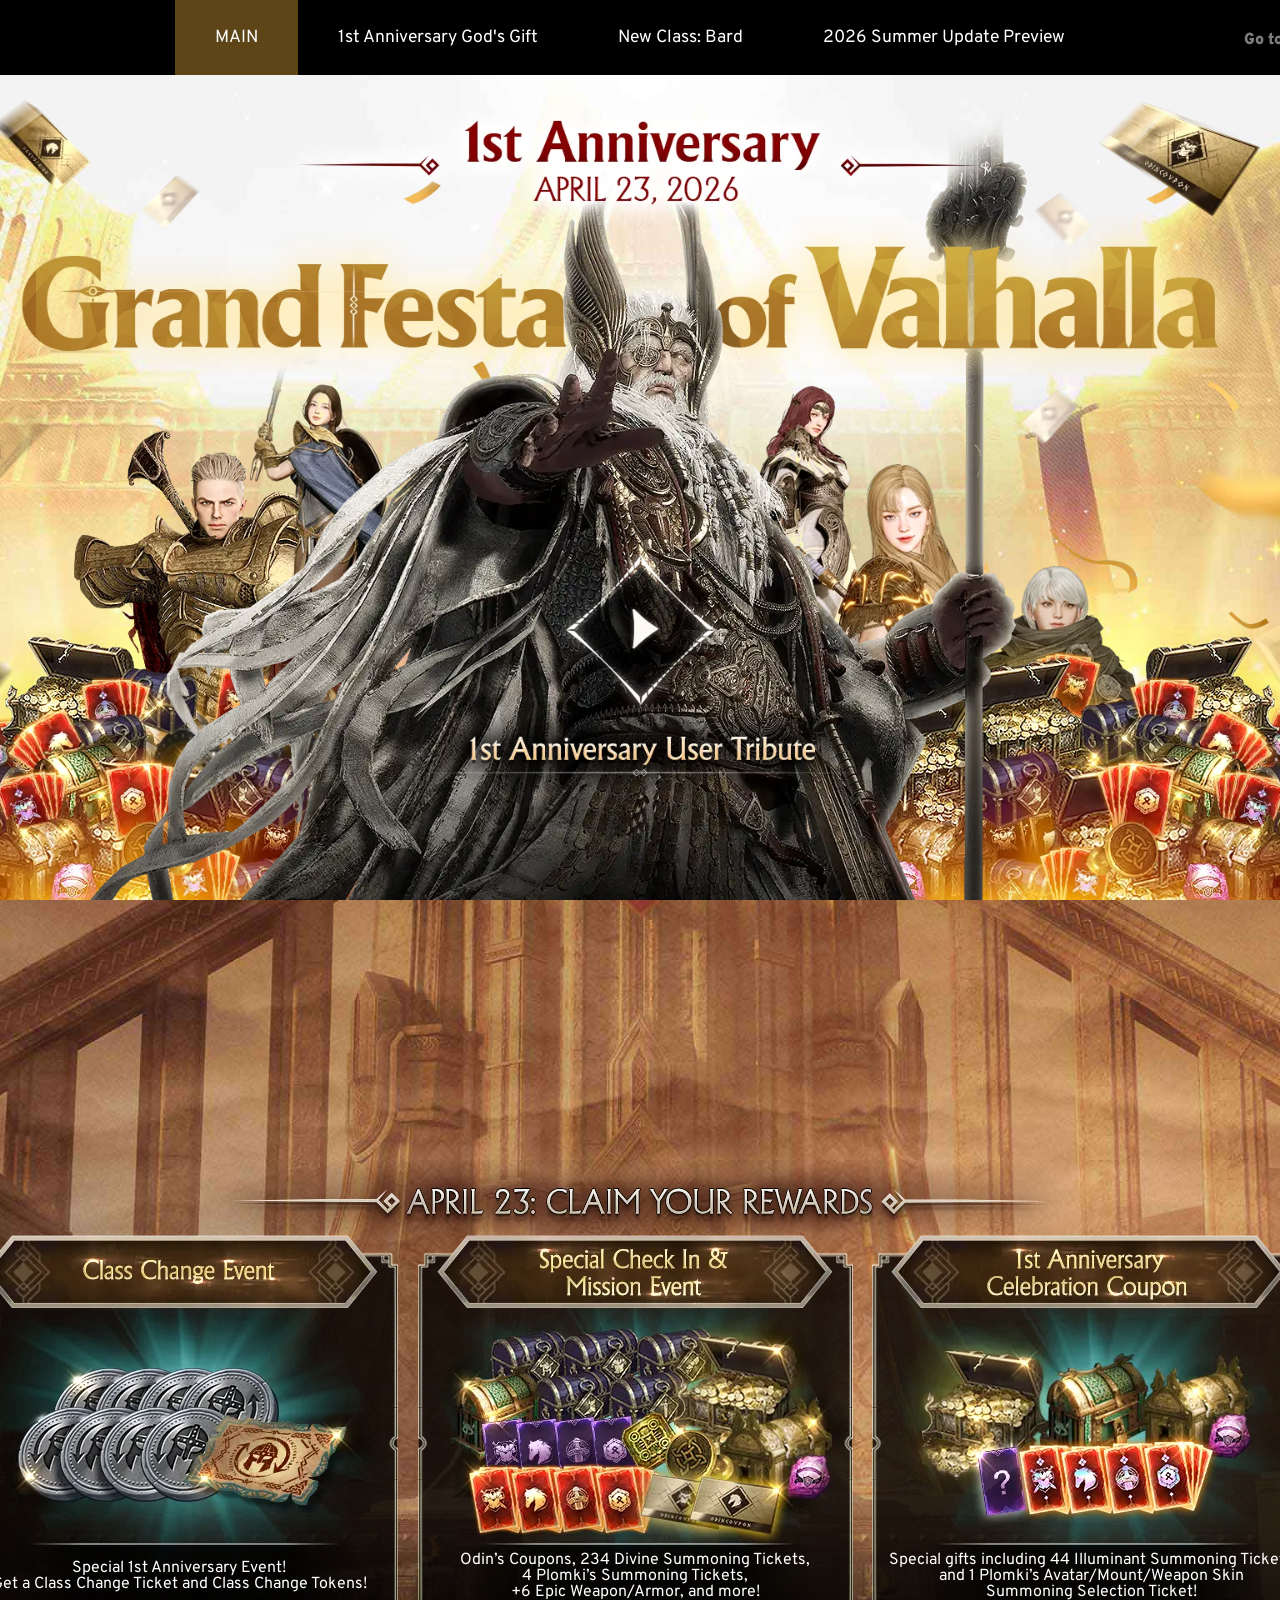
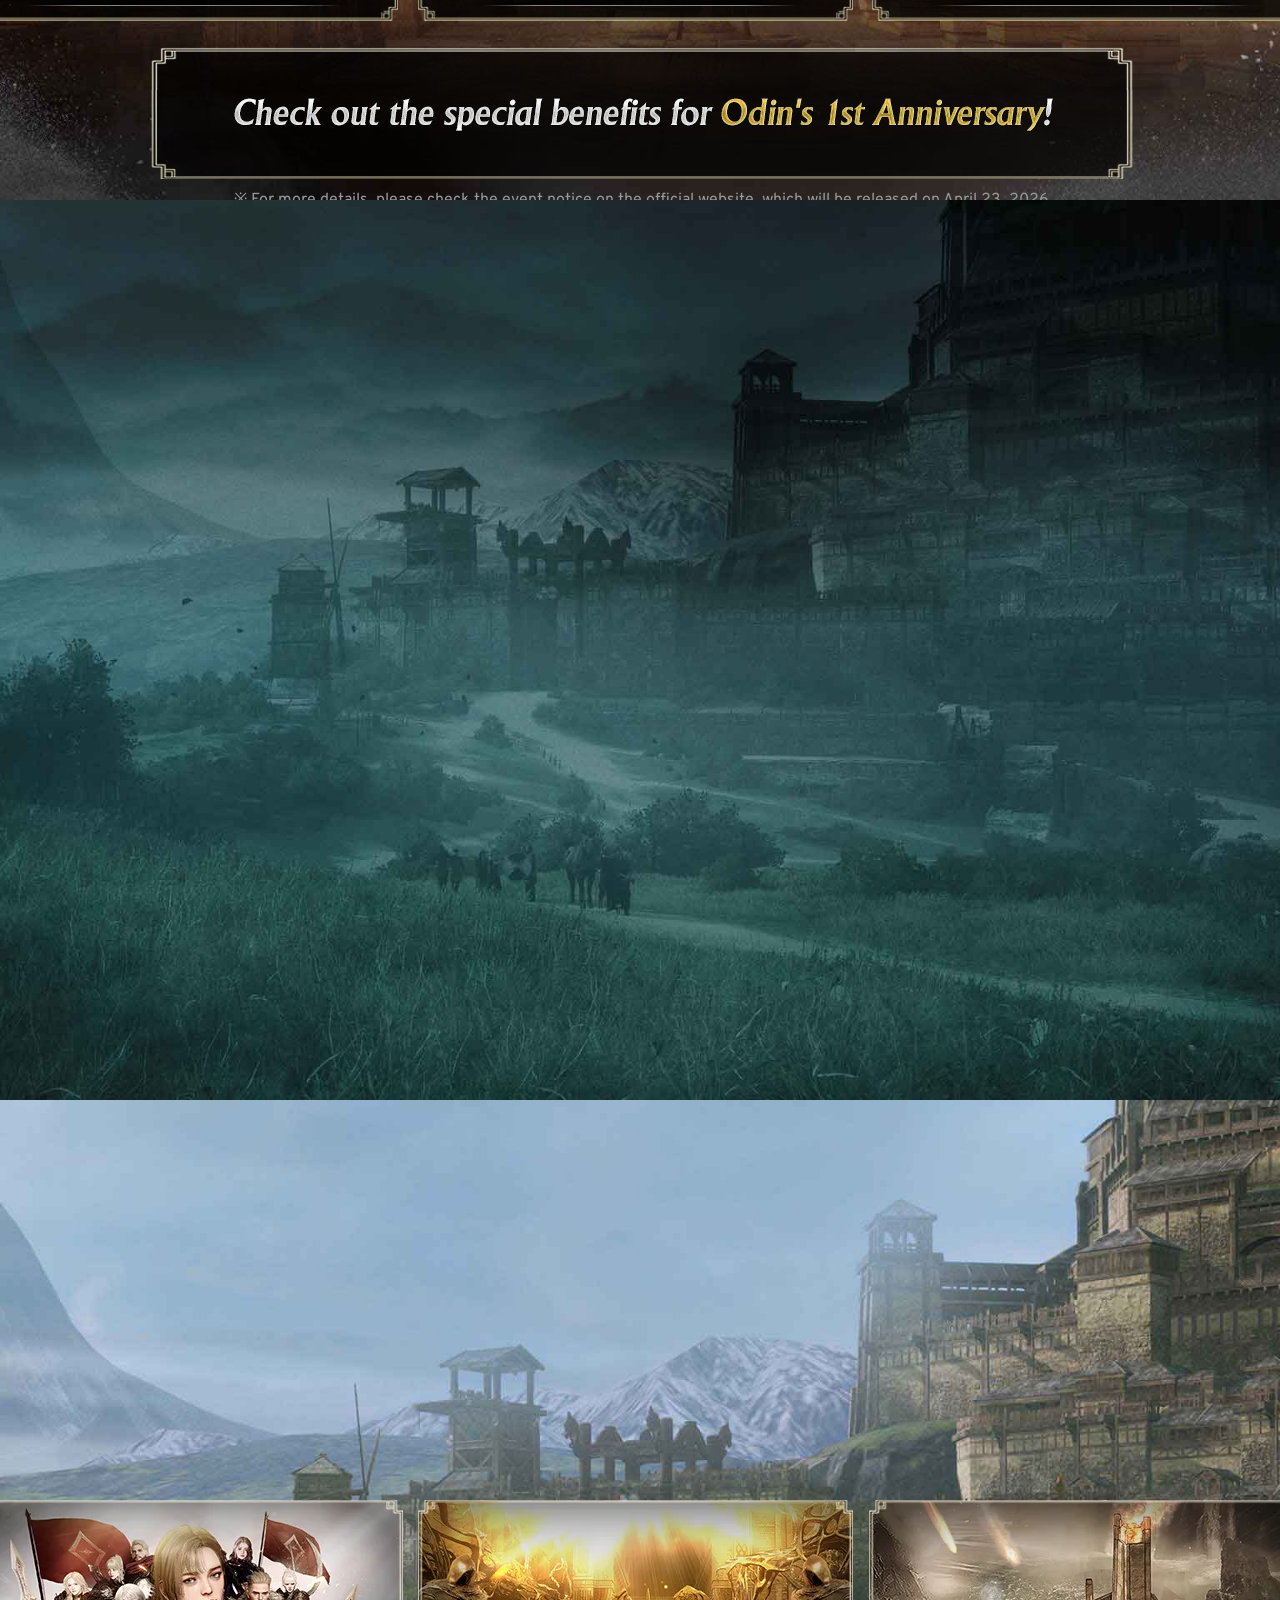
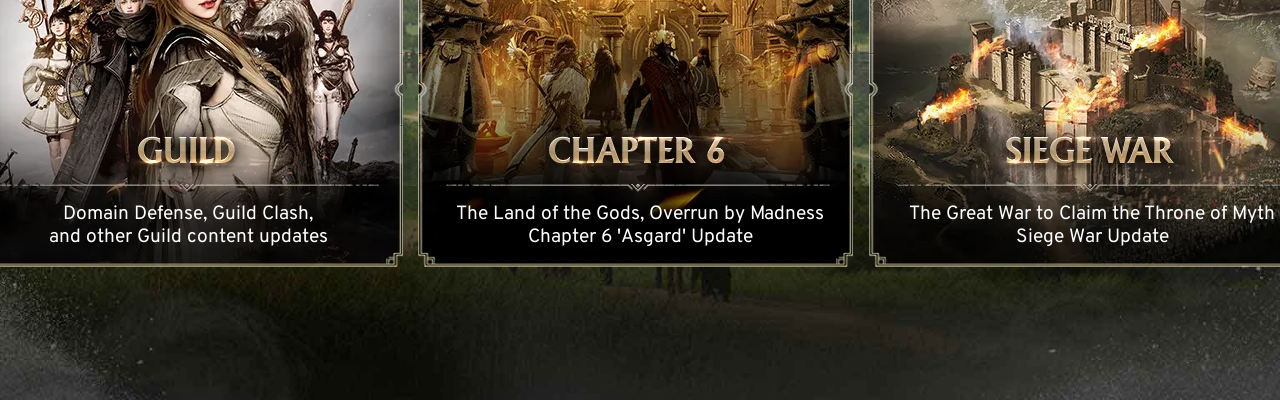
==== html/index.html @ 16e3fa3d "Add files via upload" ====
<!DOCTYPE html>
<html lang="en">

<head>
    <meta charset="UTF-8">
    <meta name="description" content="감히 신의 영역을 넘보다">
    <meta http-equiv="X-UA-Compatible" content="IE=edge">
    <meta name="viewport"
        content="width=device-width,initial-scale=1.0,minimum-scale=1.0,maximum-scale=1.0,user-scalable=no">
    <meta name="robots" content="index,follow">
    <meta name="author" content="Kakao Games Corp">
    <!-- openGraph -->
    <meta property="og:type" content="website">
    <meta property="og:title" content="오딘: 발할라 라이징 | Daum게임">
    <meta property="og:description" content="감히 신의 영역을 넘보다">
    <meta property="og:image" content="https://t1.kakaocdn.net/gamepub/ui-contents/service/odin/home/sns-share.jpg">
    <meta property="og:url" content="https://odin.game.daum.net">
    <!-- twitter -->
    <meta name="twitter:card" content="summary">
    <meta name="twitter:title" content="오딘: 발할라 라이징 | Daum게임">
    <meta name="twitter:description" content="감히 신의 영역을 넘보다">
    <meta name="twitter:image" content="https://t1.kakaocdn.net/gamepub/ui-contents/service/odin/home/sns-share.jpg">
    <meta name="twitter:domain" content="https://odin.game.daum.net">
    <title>Odin</title>
    <link href="odin-favicon.png" rel="shortcut icon" type="image/x-icon"> <!-- pc -->
    <link rel="apple-touch-icon" sizes="180x180" href="apple-touch-icon.png"> <!-- ios -->
    <link rel="icon" type="image/png" sizes="192x192" href="icon-192.png"> <!-- android -->

    <link rel="preconnect" href="https://fonts.googleapis.com">
    <link rel="preconnect" href="https://fonts.gstatic.com" crossorigin>
    <link href="https://fonts.googleapis.com/css2?family=Noto+Sans:ital,wght@0,100..900;1,100..900&family=Overpass:ital,wght@0,100..900;1,100..900&display=swap" rel="stylesheet">
    <link href="css/odin-global-1staniv.css" rel="stylesheet">
    <script type="text/javascript" src="js/odin-global-1staniv.js"></script>

</head>

<!-- body class="snap-mode" -->

<body class="snap-mode">
    <div class="wrap">
        <div class="skip-nav">
            <a href="#main-nav">Skip to navigation</a>
            <a href="#section1">Skip to main content</a>
        </div>

        <header id="header">

            <button class="nav-toggle" aria-expanded="false"><span class="visually-hidden">Navigation</span></button>

            <h1><a href="#section1" data-target="0"><span class="visually-hidden">ODIN - VALHALLA RISING</span></a></h1>

            <nav class="nav" id="main-nav">
                <a href="#section1" data-target="0">MAIN</a>
                <a href="#section2" data-target="1">1st Anniversary God's Gift</a>
                <a href="#section3" data-target="2">New Class: Bard</a>
                <a href="#section4" data-target="3">2026 Summer Update Preview</a>
            </nav>

            <div class="odin-social">

                <div class="odin-item odin_youtube" data-id="youtube">
                    <a href="https://www.youtube.com/@ODINVALHALLARISING" target="_blank"
                        aria-label="Open official YouTube in a new tab">
                        <span class="visually-hidden">Official YouTube</span>
                    </a>
                    <button type="button" class="close-btn" aria-label="Close YouTube banner">
                        <span class="visually-hidden">Close</span>
                    </button>
                </div>

                <div class="odin-item odin_discord" data-id="discord">
                    <a href="https://discord.gg/fpXYKUJKpW" target="_blank"
                        aria-label="Open official Discord in a new tab">
                        <span class="visually-hidden">Official Discord</span>
                    </a>
                    <button type="button" class="close-btn" aria-label="Close Discord banner">
                        <span class="visually-hidden">Close</span>
                    </button>
                </div>

            </div>

            <div class="etc-nav">
                <a href="https://odinvalhallarising.kakaogames.com">Go to Homepage</a>
                <label>Don't show again<input type="checkbox" id="dontShow"><span></span></label>
            </div>
        </header>


        <!-- section01 start -->
        <section id="section1" class="section" tabindex="-1">

            <div class="resize_box">

                <p class="event_date"><span class="visually-hidden">1st anniversary</span></p>
                <h2><span class="visually-hidden">Grand Fest of Valhalla</span></h2>

                <!-- main_vod_0409 -->
                <div class="vod_btn">
                    <a href="https://www.youtube.com/watch?v=NLPM77eSou8" class="yt-popup"><span class="visually-hidden">1st Anniversary User Tribute</span></a>
                </div>
                <!-- //main_vod_0409 -->
                <!-- main_vod_0423 
                <div class="vod_btn_0423">
                    <a href="https://www.youtube.com/watch?v=NLPM77eSou8" class="yt-popup"><span class="visually-hidden">1st Anniversary Cinematic</span></a>
                    <a href="https://www.youtube.com/watch?v=NLPM77eSou8" class="yt-popup"><span class="visually-hidden">1st Anniversary User Tribute</span></a>
                </div>
                //main_vod_0423 -->

                <span class="h2"></span>
                <span class="main_character"></span>
                <span class="main_coupon"></span>
                <span class="main_odin"></span>
                <span class="main_item"></span>

            </div>
        </section>
        <!-- //section01 end -->

        <section id="section2" class="section">
            <div class="section_title_box">
                <h2><span class="visually-hidden">Exclusively for Valhalla Warriors<em>1st Anniversary God's Gift</em></span></h2>
            </div>

            <div class="gift_list">
                <h3><span class="visually-hidden">APRIL 23: CLAIM YOUR REWARDS</span></h3>
                <ul>
                    <li>
                        <span>
                            Special 1st Anniversary Event!<br>Get a Class Change Ticket and Class Change Tokens!
                        </span>
                    </li>
                    <li>
                        <span>
                            Odin’s Coupons, 234 Divine Summoning Tickets,<br class="pc_br">4 Plomki’s Summoning Tickets,<br class="pc_br">+6 Epic Weapon/Armor, and more!
                        </span>
                    </li>
                    <li>
                        <span>
                            Special gifts including 44 Illuminant Summoning Tickets <br class="pc_br">and 1 Plomki’s Avatar/Mount/Weapon Skin<br class="pc_br"> Summoning Selection Ticket!
                        </span>
                    </li>
                </ul>
                <p class="gift_info">
                    <span class="visually-hidden">Check out the special benefits for Odin's 1st Anniversary!</span>
                    ※ For more details, please check the event notice on the official website, which will be released on April 23, 2026.
                </p>
            </div>
        </section>

        <section id="section3" class="section">
            <div class="section_title_box">
                <h2><span class="visually-hidden"><em>The Melody of the Gods That Commands the Battlefield</em>New Class: Bard</span></h2>
                <p><span class="visually-hidden">The Bard is an advanced class derived from the Priest.</span></p>
            </div>

            <div class="bard_vod">
                <h3><span class="visually-hidden">BARD</span></h3>
                <a href="https://www.youtube.com/watch?v=NLPM77eSou8" class="yt-popup"><span class="visually-hidden">Details</span></a>
            </div>
        </section>

        <section id="section4" class="section">
            <div class="section_title_box">
                <h2><span class="visually-hidden"></span></h2>
                <p><span class="visually-hidden"><em>2026 Summer Update Preview</em>See What’s Coming This Summer</span></p>
            </div>

            <ul class="summer_list">
                <li>
                    <h3><span class="visually-hidden">GUILD</span></h3>
                    <span>Domain Defense, Guild Clash,<br>and other Guild content updates</span>
                </li>
                <li>
                    <h3><span class="visually-hidden">CHAPTER 6</span></h3>
                    <span>The Land of the Gods, Overrun by Madness<br>Chapter 6 'Asgard' Update</span>
                </li>
                <li>
                    <h3><span class="visually-hidden">SIEGE WAR</span></h3>
                    <span>The Great War to Claim the Throne of Myth<br>Siege War Update</span>
                </li>
            </ul>
        </section>

    </div>

    <!-- youtube pop -->
    <div id="yt-modal" aria-hidden="true">
        <div class="yt-dim"></div>
        <div class="yt-content">
            <button class="yt-close" aria-label="Close video"><span class="visually-hidden">close</span></button>
            <div class="yt-frame"></div>
        </div>
    </div>
</body>

</html>
---- html/css/odin-global-1staniv.css ----
*,
*::before,
*::after {
    box-sizing: border-box;
    margin: 0;
    padding: 0;
}

html {
    font-size: 16px;
    scroll-behavior: smooth;
    -webkit-text-size-adjust: 100%
}

body {
    min-height: 100%;
    line-height: 1.5;
    -webkit-font-smoothing: antialiased;
    text-rendering: optimizeLegibility;
    font-family: -apple-system, BlinkMacSystemFont, "Segoe UI", Roboto, "Noto Sans KR", system-ui, sans-serif
}

img,
picture,
video,
canvas,
svg {
    display: block;
    max-width: 100%;
    height: auto
}

input,
button,
textarea,
select {
    font: inherit
}

button {
    background: none;
    border: 0;
    cursor: pointer
}

a {
    text-decoration: none;
    color: inherit
}

ul,
ol {
    list-style: none
}

table {
    border-collapse: collapse;
    border-spacing: 0
}

textarea {
    resize: vertical
}

input,
textarea {
    font-size: 16px
}

p,
h1,
h2,
h3,
h4,
h5,
h6 {
    overflow-wrap: break-word;
    font-weight: inherit
}

* {
    min-width: 0
}

:focus-visible {
    outline: 2px solid currentColor;
    outline-offset: 2px
}

::selection {
    background: #000;
    color: #fff
}

/*base*/
html,
body {
    margin: 0;
    padding: 0;
    scroll-behavior: smooth;
    background-color: #000;
}

body {
    font-family: "Overpass", "Noto Sans", sans-serif;
    font-optical-sizing: auto;
    font-style: normal;
    font-variation-settings: "wdth" 100;
}

.visually-hidden {
    position: absolute;
    width: 1px;
    height: 1px;
    padding: 0;
    margin: -1px;
    overflow: hidden;
    clip: rect(0, 0, 0, 0);
    white-space: nowrap;
    border: 0;
}

/* snap mode */

body.snap-mode {
    scroll-snap-type: y mandatory;
}

body.snap-mode .section {
    scroll-snap-align: start;
}

.section {
    position: relative;
    min-height: 100vh;
    min-height: 100dvh;
    display: flex;
    align-items: center;
    justify-content: center;
    overflow: hidden;
}

.skip-nav {
    position: fixed;
    top: 0;
    left: 0;
    z-index: 9999;
}

/* 기본: 화면 밖으로 숨김 */
.skip-nav a {
    position: absolute;
    top: -9999px;
    left: 0;
    background: #000;
    color: #fff;
    padding: 12px 20px;
    text-decoration: none;
    font-size: 14px;
    white-space: nowrap;
}

/* TAB 포커스 시에만 보이기 */
.skip-nav a:focus,
.skip-nav a:active {
    top: 10px;
    left: 10px;
}

/* 👇 TAB으로 포커스될 때만 보이게 */
.skip-nav a:focus {
    top: 0;
}

/*youtube pop*/
#yt-modal {
    position: fixed;
    inset: 0;
    display: none;
    z-index: 9999;
}

#yt-modal.active {
    display: block;
}

.yt-dim {
    position: absolute;
    inset: 0;
    background: rgba(0, 0, 0, 0.8);
    backdrop-filter: blur(5px);
}

.yt-content {
    position: absolute;
    top: 50%;
    left: 50%;
    width: 90%;
    max-width: 1000px;
    aspect-ratio: 16/9;
    transform: translate(-50%, -50%);
    background: url(../img/vod_bg.webp);
    background-size: 100% 100%;
    padding: 5px;
}

.yt-frame {
    width: 100%;
    height: 100%;
}

.yt-frame iframe {
    width: 100%;
    height: 100%;
    border: none;
}

.yt-close {
    position: absolute;
    top: -80px;
    right: -5px;
    background: #fff;
    border: none;
    cursor: pointer;
    width: 75px;
    height: 75px;
    background: url(../img/sprite01.webp) no-repeat -110px 0;
}

/*header*/
header {
    position: fixed;
    left: 0;
    top: 0;
    z-index: 100;
    width: 100%;
    height: 75px;
    background: rgba(0, 0, 0, 1);
    text-align: center;
}

header h1 {
    position: absolute;
    top: 0;
    left: calc(50% - 930px);
    display: block;
    width: 110px;
    height: 75px;
    background: url(../img/sprite01.webp) no-repeat;
}

header h1 a {
    display: inline-block;
    width: 100%;
    height: 100%;
}

header .odin-social {
    position: absolute;
    top: 100px;
    left: calc(50% + 700px);
    width: 250px;
}

header .odin-social>div {
    display: inline-block;
    width: 250px;
    height: 190px;
    background: url(../img/sprite01.webp);
    opacity: 1;
    transition: opacity 0.3s ease;
}

header .odin-social a {
    width: 155px;
    height: 155px;
    transform: rotate(45deg) translate(25px, 25px);
    display: inline-block;
}

header .odin-social .odin_youtube {
    background-position: 0 -75px;
}

header .odin-social .odin_discord {
    background-position: -250px -75px;
}

header .odin-social .odin_youtube.hide {
    opacity: 0;
    pointer-events: none;
}

header .odin-social .odin_discord.hide {
    opacity: 0;
    pointer-events: none;
}

header .odin-social>div button.close-btn {
    position: absolute;
    width: 40px;
    height: 40px;
    transform: translateX(-50px);
}

.nav {
    line-height: 75px;
}

.nav a {
    position: relative;
    display: inline-block;
    margin: 0 -2px;
    padding: 0 40px 0;
    height: 100%;
    cursor: pointer;
    color: #fff;
    font-size: 1.1rem;
    text-align: center;
}

.nav a::before {
    position: absolute;
    z-index: -1;
    content: "";
    display: inline-block;
    width: 100%;
    height: 0;
    bottom: 0;
    left: 0;
    background: rgba(94, 69, 24, 0);
    z-index: -1;
    transition: .5s;
}

.nav a.active::before {
    height: 100%;
    background: rgba(94, 69, 24, 1);
}

button.nav-toggle {
    display: none;
}

.etc-nav {
    position: absolute;
    right: calc(50% - 930px);
    top: 28px
}

.etc-nav a,
.etc-nav label {
    color: #7e7e7e;
    font-weight: 900;
    cursor: pointer;
    padding: 0 18px 0 13px;
    display: inline-block;
    height: 12px;
    line-height: 12px;
}

.etc-nav a:hover,
.etc-nav label:hover {
    color: #fff;
}

.etc-nav label input {
    opacity: 0;
    position: absolute;
}

.etc-nav label span {
    display: inline-block;
    margin-left: 4px;
    width: 14px;
    height: 14px;
    border: 1px solid #7e7e7e;
    background: #000;
    /* 기본 검정 배경 */
    position: relative;
    cursor: pointer;
}

/* 체크 표시 */
.etc-nav label input:checked+span::after {
    content: "";
    position: absolute;
    left: 4px;
    top: 0px;
    width: 6px;
    height: 10px;
    border: solid #fff;
    border-width: 0 2px 2px 0;
    transform: rotate(45deg);
}

.etc-nav a {
    border-right: #7e7e7e 2px solid;
}

.section.active {
    position: relative;
}

.section_title_box {
    position: absolute;
    z-index: 11;
    top: 120px;
    left: calc(50% - 540px);
    width: 1080px;
    height: 200px;
    background: url(../img/sprite02.webp);
    /*isolation: isolate; */
    opacity: 0;
    transform: translateY(50px);
    transition: .5s ease-out;
    transition-delay: .5s;
}

.section_title_box::before {
    position: absolute;
    content: "";
    top: 0;
    left: 0;
    display: inline-block;
    width: 100%;
    height: 100px;
    background: url(../img/sprite02.webp);
    mix-blend-mode: plus-lighter;
    opacity: 0;
    transform: translateX(-100px) scale(1.5, 1);
    transition: transform 1s cubic-bezier(0.2, 0.8, 0.2, 1),
        opacity 0.6s ease-out;
    ;
    transition-delay: 1s;
}

.section_title_box::after {
    position: absolute;
    content: "";
    bottom: 0;
    left: 0;
    display: inline-block;
    width: 100%;
    height: 100px;
    background: url(../img/sprite02.webp);
    mix-blend-mode: plus-lighter;
    opacity: 0;
    transform: translateX(100px) scale(1.5, 1);
    transition: transform 1s cubic-bezier(0.2, 0.8, 0.2, 1), opacity 0.6s ease-out;
    ;
    transition-delay: 1s;
}

.active .section_title_box {
    opacity: 1;
    transform: translateY(0) scale(1);
}

.active .section_title_box::before,
.active .section_title_box::after {
    opacity: 1;
    transform: translateX(0) scale(1);
}

/*section01*/
.resize_box {
    width: 1880px;
    height: 1080px;
    transform-origin: center;
    position: absolute;
    left: 50%;
}

#section1 {
    position: relative;
    /*height: 1080px; */
}

#section1::before {
    content: "";
    position: absolute;
    display: block;
    width: 100%;
    height: 100%;
    top: 0;
    left: 0;
    background: #f4f4f4 url(../img/bg_01.jpg) no-repeat center bottom;
    background-size: auto 100%;
    opacity: 0;
    transform: scale(1.3);
    transition: .5s;
}

#section1 h2 {
    position: absolute;
    width: 970px;
    height: 200px;
    background: url(../img/main_title.webp);
    position: absolute;
    top: 250px;
    left: calc(50% - 775px);
    opacity: 0;
    transform: translateY(50px);
    transition: .7s;
    transition-delay: 1.2s;
}

#section1 span.h2 {
    position: absolute;
    width: 530px;
    height: 200px;
    background: url(../img/main_title.webp);
    background-position: right top;
    position: absolute;
    top: 250px;
    left: calc(50% + 195px);
    z-index: 11;
    opacity: 0;
    transform: translateY(50px);
    transition: .7s;
    transition-delay: 1.2s;
}

.event_date {
    display: block;
    width: 900px;
    height: 160px;
    position: absolute;
    top: 120px;
    left: calc(50% - 450px);
    background: url(../img/1st_aniv_0423.webp) no-repeat;
    z-index: 11;
    opacity: 0;
    transform: translateY(50px);
    transition: .7s;
    transition-delay: .9s;
}

.main_odin {
    display: block;
    width: 1124px;
    height: 1050px;
    background: url(../img/odin_main.webp);
    position: absolute;
    left: calc(50% - 660px);
    bottom: 0;
    z-index: 10;
    opacity: 0;
    filter: brightness(0) invert(1);
    transition: .7s;
}

.main_character {
    display: block;
    width: 1320px;
    height: 800px;
    background: url(../img/main_char.webp);
    position: absolute;
    left: calc(50% - 680px);
    bottom: -70px;
    z-index: 7;
    opacity: 0;
    transform: translateY(50px);
    transition: .7s;
}

.main_coupon {
    display: block;
    width: 2400px;
    height: 1000px;
    background: url(../img/main_coupon.webp);
    position: absolute;
    left: calc(50% - 1260px);
    bottom: 70px;
    z-index: 9;
    opacity: 0;
    transform: translateY(-50px);
    transition: .7s;
}

.main_item {
    display: block;
    width: 2000px;
    height: 350px;
    background: url(../img/items.webp);
    opacity: 0;
    transform: translateY(50px);
    transition: .7s;
    filter: brightness(0) invert(1);
    transition-delay: .4s;
    position: absolute;
    left: calc(50% - 1000px);
    bottom: 0;
    z-index: 8;
}

.vod_btn {
    position: absolute;
    bottom: 130px;
    left: calc(50% - 256px);
    width: 512px;
    height: 285px;
    opacity: 0;
    transform: translateY(50px);
    transition: .7s;
    transition-delay: 1.4s;
    background: url(../img/sprite01.webp) no-repeat center -265px;
    z-index: 12;
}

.vod_btn a {
    position: absolute;
    top: 5px;
    left: calc(50% - 90px);
    display: block;
    width: 180px;
    height: 180px;
}

.vod_btn_0423 {
    position: absolute;
    bottom: 130px;
    width: 1000px;
    left: calc(50% - 500px);
    text-align: center;
    z-index: 12;
    opacity: 0;
    transform: translateY(50px);
    transition: .7s;
    transition-delay: 1.4s;
}

.vod_btn_0423 a {
    display: inline-block;
    width: 460px;
    height: 100px;
    background: url(../img/sprite01.webp);
    margin: 0 -60px 0 15px;
}

.vod_btn_0423 a:nth-child(1) {
    background-position: 0 -550px;
}

.vod_btn_0423 a:nth-child(2) {
    background-position: 0 -650px;
}

.main_active#section1::before {
    opacity: 1;
    transform: none;
}

.main_active .main_odin {
    transition-delay: 0;
    opacity: 1;
    filter: none
}

.main_active .main_character {
    transition-delay: 0.4s;
    transform: translateY(0);
    opacity: 1;
}

.main_active .main_coupon {
    transition-delay: 0.2s;
    transform: translateY(0);
    opacity: 1;
}

.main_active .main_item {
    transition-delay: 0.2s;
    transform: translateY(0);
    opacity: 1;
    filter: none;
}

.main_active#section1 h2,
.main_active#section1 span.h2,
.main_active#section1 .event_date,
.main_active .vod_btn,
.main_active .vod_btn_0423 {
    opacity: 1;
    transform: translateY(0);
}

/*section02*/
#section2 {
    background: url(../img/bg_02.jpg) no-repeat center bottom;
    background-size: cover;
}

#section2 .section_title_box {
    background-position: 0 0;
}

#section2 .section_title_box::before {
    background-position: 0 -600px;
}

#section2 .section_title_box::after {
    background-position: 0 -700px;
}

.gift_list {
    position: absolute;
    top: 260px;
    left: calc(50% - 687px);
    width: 1380px;
    height: 650px;
}

.gift_list h3 {
    display: block;
    width: 100%;
    height: 75px;
    background: url(../img/sprite03.webp) no-repeat center top;
}

.gift_list ul {
    display: block;
    width: 100%;
}

.gift_list ul li {
    position: relative;
    display: inline-block;
    width: 458px;
    height: 390px;
    background: url(../img/sprite03.webp);
    margin: 0 -3px;
    ;
}

.gift_list ul li:nth-child(1) {
    background-position: 0 -75px;
}

.gift_list ul li:nth-child(2) {
    background-position: -457px -75px;
}

.gift_list ul li:nth-child(3) {
    background-position: -914px -75px;
}

.gift_list ul li span {
    position: absolute;
    left: 0;
    bottom: 19px;
    display: flex;
    align-items: center;
    text-align: center;
    width: 100%;
    height: 60px;
    color: #fff;
    font-size: 1rem;
    line-height: 16px;
    justify-content: center;
}

.gift_list .gift_info {
    color: #9a9a9a;
    display: inline-block;
    width: 100%;
    height: 180px;
    background: url(../img/sprite03.webp) no-repeat center -470px;
    text-align: center;
    padding-top: 155px;
}

.gift_list h3,
.gift_list ul li,
.gift_list .gift_info {
    opacity: 0;
    transform: translateY(50px);
    transition: .7s;
}

.active .gift_list h3 {
    transition-delay: 1s;
    opacity: 1;
    transform: translateY(0);
}

.active .gift_list ul li:nth-child(1) {
    transition-delay: 1.4s;
    opacity: 1;
    transform: translateY(0);
}

.active .gift_list ul li:nth-child(2) {
    transition-delay: 1.6s;
    opacity: 1;
    transform: translateY(0);
}

.active .gift_list ul li:nth-child(3) {
    transition-delay: 1.8s;
    opacity: 1;
    transform: translateY(0);
}

.active .gift_list .gift_info {
    transition-delay: 2s;
    opacity: 1;
    transform: translateY(0);
}

/*section03*/
#section3 {
    background: url(../img/bg_03.jpg) no-repeat center bottom;
    background-size: cover;
}

#section3 .section_title_box {
    background-position: 0 -200px;
}

#section3 .section_title_box::before {
    background-position: 0 -800px;
}

#section3 .section_title_box::after {
    background-position: 0 -900px;
}

.bard_vod {
    position: absolute;
    top: 350px;
    left: calc(50% - 595px);
    display: block;
    width: 644px;
    height: 540px;
    background: url(../img/bard_btn.webp) no-repeat;
    text-align: center;
    z-index: 2;
}

.bard_vod a {
    position: relative;
    display: inline-block;
    width: 310px;
    height: 60px;
    margin-top: 410px;
    z-index: 4;
}

.bard_vod::after {
    position: absolute;
    content: "";
    top: -130px;
    left: 500px;
    display: block;
    width: 1048px;
    height: 957px;
    background: url(../img/bard.webp) no-repeat;
    z-index: 3;
    -webkit-mask-image: linear-gradient(to bottom,
            black calc(100% - 150px),
            transparent 100%);
    mask-image: linear-gradient(to bottom,
            black calc(100% - 150px),
            transparent 100%);
}

#section3::before {
    position: absolute;
    content: "";
    top: 0px;
    left: calc(50% - 1235px);
    display: block;
    width: 2428px;
    height: 1079px;
    background: url(../img/music.webp) no-repeat;
    z-index: 1;
}

.bard_vod,
.bard_vod::after {
    opacity: 0;
    transform: translateY(50px);
    transition: .7s;
}

#section3::before {
    opacity: 0;
    transform: translate(100px, 100px);
    transition: .7s;
}

.active .bard_vod {
    transition-delay: 1s;
    opacity: 1;
    transform: translateY(0);
}

.active .bard_vod::after {
    transition-delay: 1.4s;
    opacity: 1;
    transform: translateY(0);
}

.active#section3::before {
    transition-delay: 1.8s;
    opacity: 1;
    transform: translate(0);
}

/*section04*/
#section4 {
    background: url(../img/bg_04.jpg) no-repeat center bottom;
    background-size: cover;
}

#section4 .section_title_box {
    background-position: 0 -400px;
}

#section4 .section_title_box::before {
    background-position: 0 -1000px;
    mix-blend-mode: screen
}

#section4 .section_title_box::after {
    background-position: 0 -1100px;
    mix-blend-mode: screen
}

.summer_list {
    position: absolute;
    top:250px; left: calc(50% - 678px);
    display: flex;
    width: 1356px;
    height: 367px;
    padding: 0;
    margin: 150px 0 0 0;
}

.summer_list li {
    position: relative;
    flex: 1 1 0;
    background: url(../img/summer_list.webp);
    height: 100%;
    transform: translateY(50px);
    opacity: 0;
    transition: .7s;
    margin: 0 -3px;
}

.summer_list li:nth-child(1) {
    background-position: 0 0;
    transition-delay: 1s;
}

.summer_list li:nth-child(2) {
    background-position: -452px 0;
    transition-delay: 1.2s;
}

.summer_list li:nth-child(3) {
    background-position: -904px 0;
    transition-delay: 1.4s;
}

.summer_list li span {
    position: absolute;
    bottom: 3px;
    height: 77px;
    display: flex;
    align-items: center;
    text-align: center;
    width: 100%;
    justify-content: center;
    font-size: 1.2rem;
    color: #fff;
    line-height: 23px;
    font-weight: 400;
}

.active .summer_list li {
    opacity: 1;
    transform: translateY(0);
}

/*mo*/
@media (max-width: 1023px) {

    /* 메뉴 열렸을 때 스크롤 방지 */
    body.menu-open {
        overflow: hidden;
    }

    /* active 스타일 */
    .nav a.active {
        color: #fff;
    }
}
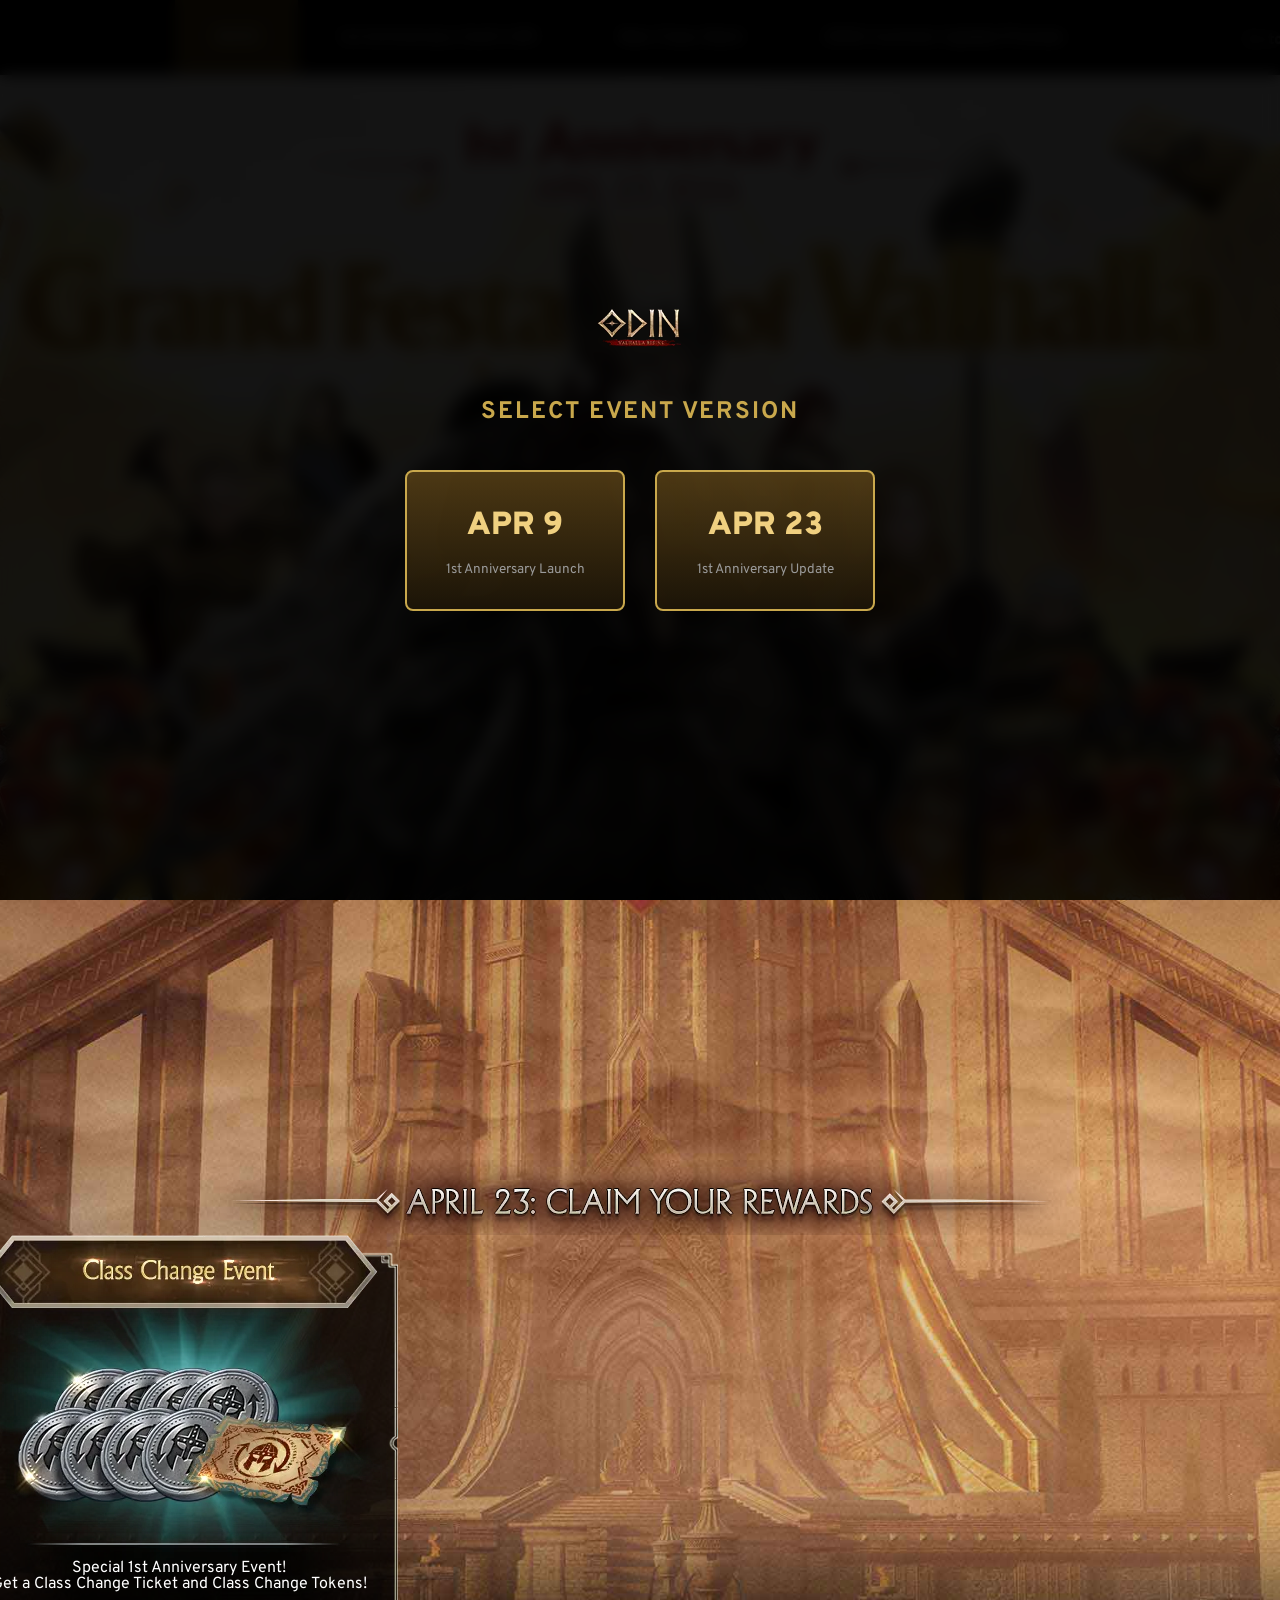
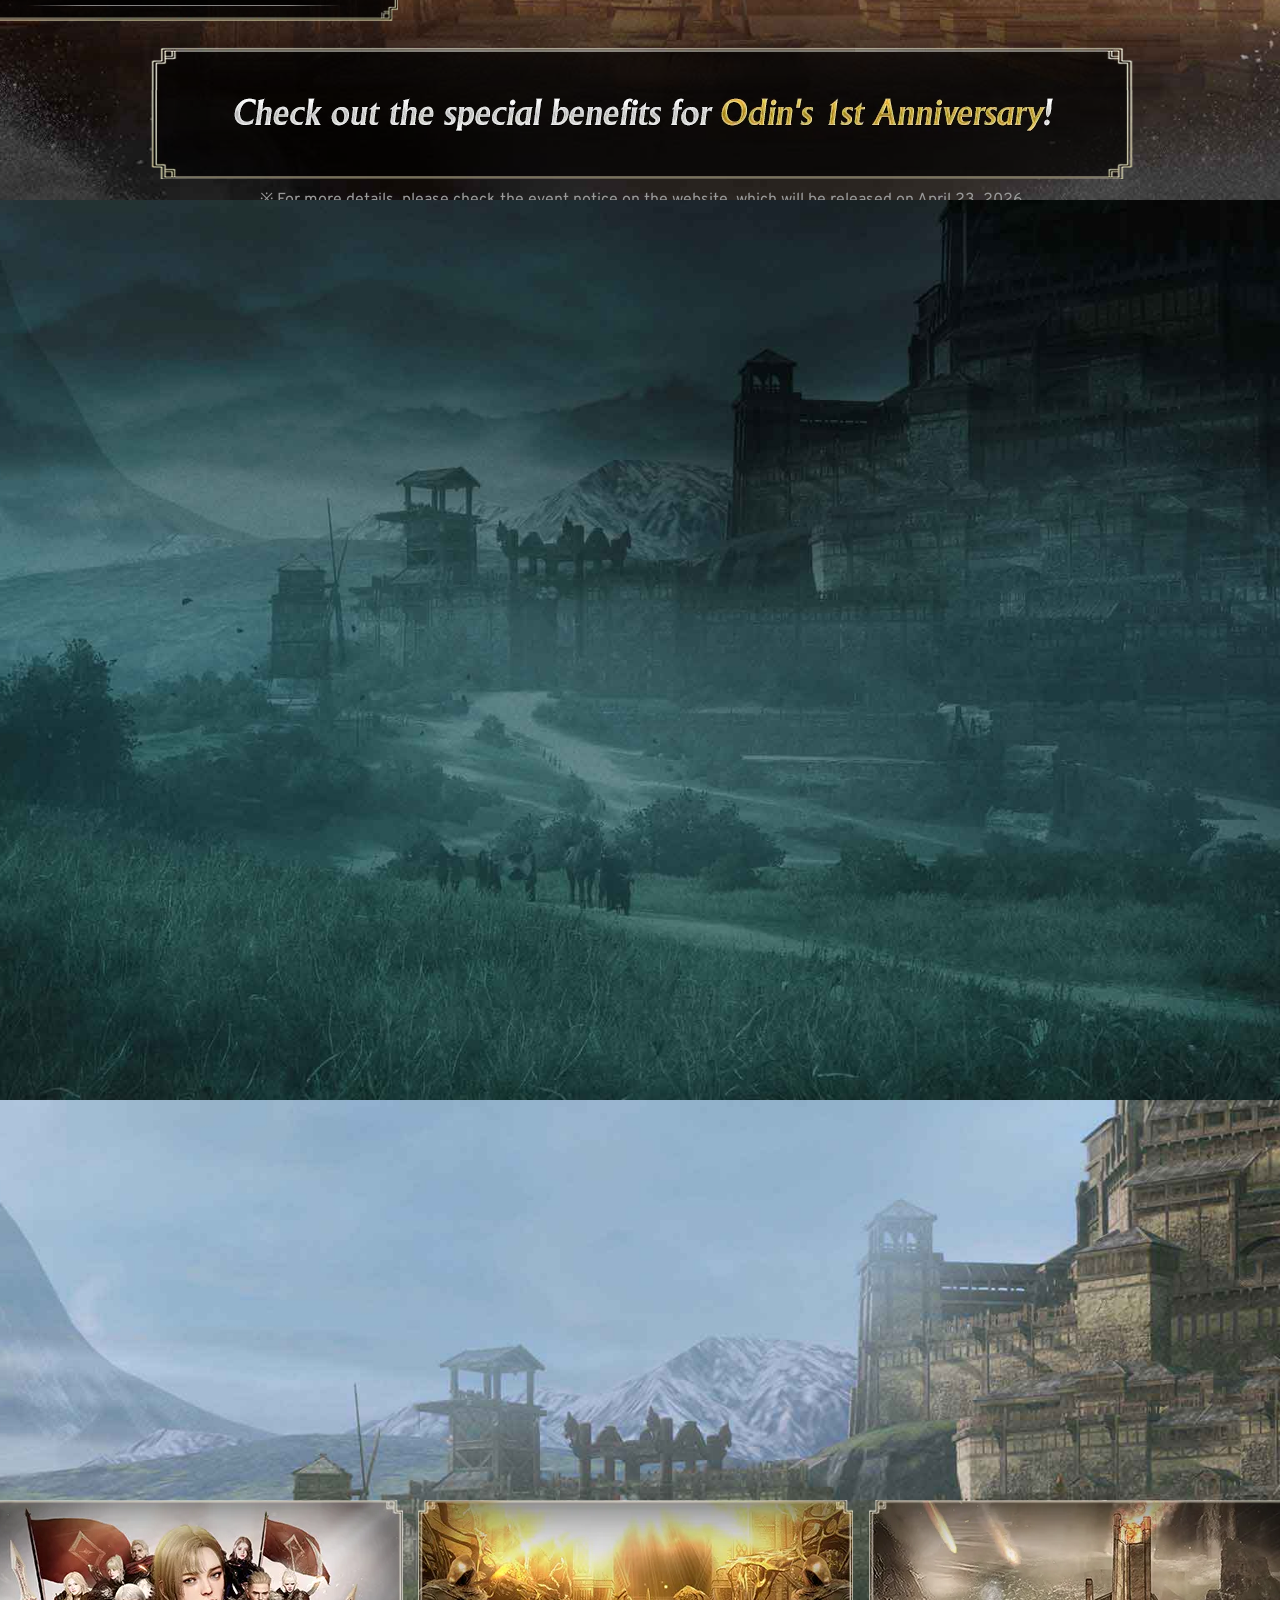
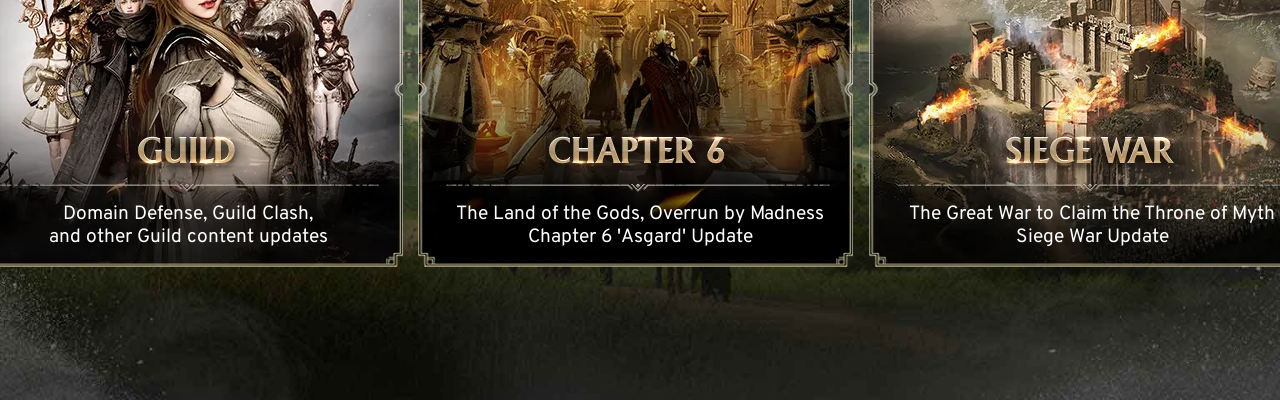
==== commit 3ed4e4cd: "Add version selector for 4/9 and 4/23 event designs - Uncomment 4/23 version elements (dual VOD butt" ====
--- a/html/index.html
+++ b/html/index.html
@@ -96,23 +96,23 @@
                 <h2><span class="visually-hidden">Grand Fest of Valhalla</span></h2>
 
                 <!-- main_vod_0409 -->
-                <div class="vod_btn">
+                <div class="vod_btn" data-version="0409">
                     <a href="https://www.youtube.com/watch?v=NLPM77eSou8" class="yt-popup"><span class="visually-hidden">1st Anniversary User Tribute</span></a>
                 </div>
                 <!-- //main_vod_0409 -->
-                <!-- main_vod_0423 
-                <div class="vod_btn_0423">
+                <!-- main_vod_0423 -->
+                <div class="vod_btn_0423" data-version="0423">
                     <a href="https://www.youtube.com/watch?v=NLPM77eSou8" class="yt-popup"><span class="visually-hidden">1st Anniversary Cinematic</span></a>
                     <a href="https://www.youtube.com/watch?v=NLPM77eSou8" class="yt-popup"><span class="visually-hidden">1st Anniversary User Tribute</span></a>
                 </div>
-                //main_vod_0423 -->
+                <!-- //main_vod_0423 -->
 
                 <span class="h2"></span>
                 <span class="main_character"></span>
                 <span class="main_coupon"></span>
                 <span class="main_odin"></span>
                 <span class="main_item"></span>
-
+                <span class="main_item_m"></span>
             </div>
         </section>
         <!-- //section01 end -->
@@ -130,20 +130,31 @@
                             Special 1st Anniversary Event!<br>Get a Class Change Ticket and Class Change Tokens!
                         </span>
                     </li>
+                    <!-- 0409 -->
+                    <li data-version="0409">
+                        <span>
+                            Odin’s Coupons, 234 Divine Summoning Tickets,<br>4 Plomki’s Summoning Tickets,<br class="pc_br">+6 Epic Weapon/Armor, and more!
+                        </span>
+                    </li>
+                    <!-- //0409 -->
+                    <!-- 0423 -->
+                    <li class="after_0423" data-version="0423">
+                        <span>
+                            5 Odin’s Coupons, 3 Odin’s Boonstones,<br class="pc_br">
+                            234 Divine Summoning Tickets,<br class="mo_br"> Plomki’s<br class="pc_br">
+                            Summoning Tickets, +6 Epic Weapon/Armor, and more!<br class="pc_br">
+                        </span>
+                    </li>
+                    <!-- //0423 -->
                     <li>
                         <span>
-                            Odin’s Coupons, 234 Divine Summoning Tickets,<br class="pc_br">4 Plomki’s Summoning Tickets,<br class="pc_br">+6 Epic Weapon/Armor, and more!
-                        </span>
-                    </li>
-                    <li>
-                        <span>
-                            Special gifts including 44 Illuminant Summoning Tickets <br class="pc_br">and 1 Plomki’s Avatar/Mount/Weapon Skin<br class="pc_br"> Summoning Selection Ticket!
+                            Special gifts including 44 Illuminant Summoning Tickets <br>and 1 Plomki’s Avatar/Mount/Weapon Skin<br class="pc_br"> Summoning Selection Ticket!
                         </span>
                     </li>
                 </ul>
                 <p class="gift_info">
                     <span class="visually-hidden">Check out the special benefits for Odin's 1st Anniversary!</span>
-                    ※ For more details, please check the event notice on the official website, which will be released on April 23, 2026.
+                    ※ For more details, please check the event notice on the <br class="mo_br">website, which will be released on April 23, 2026.
                 </p>
             </div>
         </section>
@@ -184,6 +195,25 @@
 
     </div>
 
+    <!-- version selector -->
+    <div id="version-selector" class="version-overlay">
+        <div class="version-overlay-bg"></div>
+        <div class="version-content">
+            <div class="version-logo"></div>
+            <h2 class="version-title">Select Event Version</h2>
+            <div class="version-buttons">
+                <button class="version-btn" data-select-version="0409">
+                    <span class="version-btn-label">APR 9</span>
+                    <span class="version-btn-sub">1st Anniversary Launch</span>
+                </button>
+                <button class="version-btn" data-select-version="0423">
+                    <span class="version-btn-label">APR 23</span>
+                    <span class="version-btn-sub">1st Anniversary Update</span>
+                </button>
+            </div>
+        </div>
+    </div>
+
     <!-- youtube pop -->
     <div id="yt-modal" aria-hidden="true">
         <div class="yt-dim"></div>
--- a/html/css/odin-global-1staniv.css
+++ b/html/css/odin-global-1staniv.css
@@ -1,1000 +1,422 @@
-*,
-*::before,
-*::after {
-    box-sizing: border-box;
-    margin: 0;
-    padding: 0;
-}
-
-html {
-    font-size: 16px;
-    scroll-behavior: smooth;
-    -webkit-text-size-adjust: 100%
-}
-
-body {
-    min-height: 100%;
-    line-height: 1.5;
-    -webkit-font-smoothing: antialiased;
-    text-rendering: optimizeLegibility;
-    font-family: -apple-system, BlinkMacSystemFont, "Segoe UI", Roboto, "Noto Sans KR", system-ui, sans-serif
-}
-
-img,
-picture,
-video,
-canvas,
-svg {
-    display: block;
-    max-width: 100%;
-    height: auto
-}
-
-input,
-button,
-textarea,
-select {
-    font: inherit
-}
-
-button {
-    background: none;
-    border: 0;
-    cursor: pointer
-}
-
-a {
-    text-decoration: none;
-    color: inherit
-}
-
-ul,
-ol {
-    list-style: none
-}
-
-table {
-    border-collapse: collapse;
-    border-spacing: 0
-}
-
-textarea {
-    resize: vertical
-}
-
-input,
-textarea {
-    font-size: 16px
-}
-
-p,
-h1,
-h2,
-h3,
-h4,
-h5,
-h6 {
-    overflow-wrap: break-word;
-    font-weight: inherit
-}
-
-* {
-    min-width: 0
-}
-
-:focus-visible {
-    outline: 2px solid currentColor;
-    outline-offset: 2px
-}
-
-::selection {
-    background: #000;
-    color: #fff
-}
+*,*::before,*::after { box-sizing: border-box; margin: 0; padding: 0; } 
+
+html { font-size: 16px; scroll-behavior: smooth; -webkit-text-size-adjust: 100% } 
+body { min-height: 100%; line-height: 1.5; -webkit-font-smoothing: antialiased; text-rendering: optimizeLegibility; font-family: -apple-system, BlinkMacSystemFont, "Segoe UI", Roboto, "Noto Sans KR", system-ui, sans-serif } 
+
+img,picture,video,canvas,svg { display: block; max-width: 100%; height: auto } 
+input,button,textarea,select { font: inherit } 
+button { background: none; border: 0; cursor: pointer } 
+a { text-decoration: none; color: inherit } 
+ul,ol { list-style: none } 
+table { border-collapse: collapse; border-spacing: 0 } 
+textarea { resize: vertical } 
+input,textarea { font-size: 16px } 
+p,h1,h2,h3,h4,h5,h6 { overflow-wrap: break-word; font-weight: inherit }
+* { min-width: 0 } 
+:focus-visible { outline: 2px solid currentColor; outline-offset: 2px } 
+::selection { background: #000; color: #fff } 
 
 /*base*/
 html,
-body {
-    margin: 0;
-    padding: 0;
-    scroll-behavior: smooth;
-    background-color: #000;
-}
-
-body {
-    font-family: "Overpass", "Noto Sans", sans-serif;
-    font-optical-sizing: auto;
-    font-style: normal;
-    font-variation-settings: "wdth" 100;
-}
-
-.visually-hidden {
-    position: absolute;
-    width: 1px;
-    height: 1px;
-    padding: 0;
-    margin: -1px;
-    overflow: hidden;
-    clip: rect(0, 0, 0, 0);
-    white-space: nowrap;
-    border: 0;
-}
+body { margin: 0; padding: 0; scroll-behavior: smooth; background-color: #000; } 
+body { font-family: "Overpass", "Noto Sans", sans-serif; font-optical-sizing: auto; font-style: normal; font-variation-settings: "wdth" 100; } 
+.visually-hidden { position: absolute; width: 1px; height: 1px; padding: 0; margin: -1px; overflow: hidden; clip: rect(0, 0, 0, 0); white-space: nowrap; border: 0; } 
 
 /* snap mode */
-
-body.snap-mode {
-    scroll-snap-type: y mandatory;
-}
-
-body.snap-mode .section {
-    scroll-snap-align: start;
-}
-
-.section {
-    position: relative;
-    min-height: 100vh;
-    min-height: 100dvh;
-    display: flex;
-    align-items: center;
-    justify-content: center;
-    overflow: hidden;
-}
-
-.skip-nav {
-    position: fixed;
-    top: 0;
-    left: 0;
-    z-index: 9999;
-}
+body.snap-mode { scroll-snap-type: y mandatory; } 
+body.snap-mode .section { scroll-snap-align: start; } 
+.section { position: relative; min-height: 100vh; min-height: 100dvh; display: flex; align-items: center; justify-content: center; overflow: hidden; } 
+.skip-nav { position: fixed; top: 0; left: 0; z-index: 9999; } 
 
 /* 기본: 화면 밖으로 숨김 */
-.skip-nav a {
-    position: absolute;
-    top: -9999px;
-    left: 0;
-    background: #000;
-    color: #fff;
-    padding: 12px 20px;
-    text-decoration: none;
-    font-size: 14px;
-    white-space: nowrap;
-}
+.skip-nav a { position: absolute; top: -9999px; left: 0; background: #000; color: #fff; padding: 12px 20px; text-decoration: none; font-size: 14px; white-space: nowrap; } 
 
 /* TAB 포커스 시에만 보이기 */
 .skip-nav a:focus,
-.skip-nav a:active {
-    top: 10px;
-    left: 10px;
-}
+.skip-nav a:active { top: 10px; left: 10px; } 
 
 /* 👇 TAB으로 포커스될 때만 보이게 */
-.skip-nav a:focus {
-    top: 0;
-}
+.skip-nav a:focus { top: 0; } 
 
 /*youtube pop*/
-#yt-modal {
-    position: fixed;
-    inset: 0;
-    display: none;
-    z-index: 9999;
-}
-
-#yt-modal.active {
-    display: block;
-}
-
-.yt-dim {
-    position: absolute;
-    inset: 0;
-    background: rgba(0, 0, 0, 0.8);
-    backdrop-filter: blur(5px);
-}
-
-.yt-content {
-    position: absolute;
-    top: 50%;
-    left: 50%;
-    width: 90%;
-    max-width: 1000px;
-    aspect-ratio: 16/9;
-    transform: translate(-50%, -50%);
-    background: url(../img/vod_bg.webp);
-    background-size: 100% 100%;
-    padding: 5px;
-}
-
-.yt-frame {
-    width: 100%;
-    height: 100%;
-}
-
-.yt-frame iframe {
-    width: 100%;
-    height: 100%;
-    border: none;
-}
-
-.yt-close {
-    position: absolute;
-    top: -80px;
-    right: -5px;
-    background: #fff;
-    border: none;
-    cursor: pointer;
-    width: 75px;
-    height: 75px;
-    background: url(../img/sprite01.webp) no-repeat -110px 0;
-}
+#yt-modal { position: fixed; inset: 0; display: none; z-index: 9999; } 
+#yt-modal.active { display: block; } 
+.yt-dim { position: absolute; inset: 0; background: rgba(0, 0, 0, 0.8); backdrop-filter: blur(5px); } 
+.yt-content { position: absolute; top: 50%; left: 50%; width: 90%; max-width: 1000px; aspect-ratio: 16/9; transform: translate(-50%, -50%); background: url(../img/vod_bg.webp); background-size: 100% 100%; padding: 5px; } 
+.yt-frame { width: 100%; height: 100%; } 
+.yt-frame iframe { width: 100%; height: 100%; border: none; } 
+.yt-close { position: absolute; top: -80px; right: -5px; background: #fff; border: none; cursor: pointer; width: 75px; height: 75px; background: url(../img/sprite01.webp) no-repeat -110px 0; } 
 
 /*header*/
-header {
-    position: fixed;
-    left: 0;
-    top: 0;
-    z-index: 100;
-    width: 100%;
-    height: 75px;
-    background: rgba(0, 0, 0, 1);
-    text-align: center;
-}
-
-header h1 {
-    position: absolute;
-    top: 0;
-    left: calc(50% - 930px);
-    display: block;
-    width: 110px;
-    height: 75px;
-    background: url(../img/sprite01.webp) no-repeat;
-}
-
-header h1 a {
-    display: inline-block;
-    width: 100%;
-    height: 100%;
-}
-
-header .odin-social {
-    position: absolute;
-    top: 100px;
-    left: calc(50% + 700px);
-    width: 250px;
-}
-
-header .odin-social>div {
-    display: inline-block;
-    width: 250px;
-    height: 190px;
-    background: url(../img/sprite01.webp);
-    opacity: 1;
-    transition: opacity 0.3s ease;
-}
-
-header .odin-social a {
-    width: 155px;
-    height: 155px;
-    transform: rotate(45deg) translate(25px, 25px);
-    display: inline-block;
-}
-
-header .odin-social .odin_youtube {
-    background-position: 0 -75px;
-}
-
-header .odin-social .odin_discord {
-    background-position: -250px -75px;
-}
-
-header .odin-social .odin_youtube.hide {
-    opacity: 0;
-    pointer-events: none;
-}
-
-header .odin-social .odin_discord.hide {
-    opacity: 0;
-    pointer-events: none;
-}
-
-header .odin-social>div button.close-btn {
-    position: absolute;
-    width: 40px;
-    height: 40px;
-    transform: translateX(-50px);
-}
-
-.nav {
-    line-height: 75px;
-}
-
-.nav a {
-    position: relative;
-    display: inline-block;
-    margin: 0 -2px;
-    padding: 0 40px 0;
-    height: 100%;
-    cursor: pointer;
-    color: #fff;
-    font-size: 1.1rem;
-    text-align: center;
-}
-
-.nav a::before {
-    position: absolute;
-    z-index: -1;
-    content: "";
-    display: inline-block;
-    width: 100%;
-    height: 0;
-    bottom: 0;
-    left: 0;
-    background: rgba(94, 69, 24, 0);
-    z-index: -1;
-    transition: .5s;
-}
-
-.nav a.active::before {
-    height: 100%;
-    background: rgba(94, 69, 24, 1);
-}
-
-button.nav-toggle {
-    display: none;
-}
-
-.etc-nav {
-    position: absolute;
-    right: calc(50% - 930px);
-    top: 28px
-}
-
+header { position: fixed; left: 0; top: 0; z-index: 100; width: 100%; height: 75px; background: rgba(0, 0, 0, 1); text-align: center; } 
+header h1 { position: absolute; top: 0; left: calc(50% - 930px); display: block; width: 110px; height: 75px; background: url(../img/sprite01.webp) no-repeat; } 
+header h1 a { display: inline-block; width: 100%; height: 100%; } 
+header .odin-social { position: absolute; top: 100px; left: calc(50% + 700px); width: 250px; } 
+header .odin-social>div { display: inline-block; width: 250px; height: 190px; background: url(../img/sprite01.webp); opacity: 1; transition: opacity 0.3s ease; } 
+header .odin-social a { width: 155px; height: 155px; transform: rotate(45deg) translate(25px, 25px); display: inline-block; } 
+header .odin-social .odin_youtube { background-position: 0 -75px; } 
+header .odin-social .odin_discord { background-position: -250px -75px; } 
+header .odin-social .odin_youtube.hide { opacity: 0; pointer-events: none; } 
+header .odin-social .odin_discord.hide { opacity: 0; pointer-events: none; } 
+header .odin-social>div button.close-btn { position: absolute; width: 40px; height: 40px; transform: translateX(-50px); } 
+.nav { line-height: 75px; } 
+.nav a { position: relative; display: inline-block; margin: 0 -2px; padding: 0 40px 0; height: 100%; cursor: pointer; color: #fff; font-size: 1.1rem; text-align: center; } 
+.nav a::before { position: absolute; z-index: -1; content: ""; display: inline-block; width: 100%; height: 0; bottom: 0; left: 0; background: rgba(94, 69, 24, 0); z-index: -1; transition: .5s; } 
+.nav a.active::before { height: 100%; background: rgba(94, 69, 24, 1); } 
+button.nav-toggle { display: none; } 
+
+.etc-nav { position: absolute; right: calc(50% - 930px); top: 28px } 
 .etc-nav a,
-.etc-nav label {
-    color: #7e7e7e;
-    font-weight: 900;
-    cursor: pointer;
-    padding: 0 18px 0 13px;
-    display: inline-block;
-    height: 12px;
-    line-height: 12px;
-}
-
+.etc-nav label { color: #7e7e7e; font-weight: 900; cursor: pointer; padding: 0 18px 0 13px; display: inline-block; height: 12px; line-height: 12px; } 
 .etc-nav a:hover,
-.etc-nav label:hover {
-    color: #fff;
-}
-
-.etc-nav label input {
-    opacity: 0;
-    position: absolute;
-}
-
-.etc-nav label span {
-    display: inline-block;
-    margin-left: 4px;
-    width: 14px;
-    height: 14px;
-    border: 1px solid #7e7e7e;
-    background: #000;
-    /* 기본 검정 배경 */
-    position: relative;
-    cursor: pointer;
-}
-
+.etc-nav label:hover { color: #fff; } 
+.etc-nav label input { opacity: 0; position: absolute; } 
+.etc-nav label span { display: inline-block; margin-left: 4px; width: 14px; height: 14px; border: 1px solid #7e7e7e; background: #000; /* 기본 검정 배경 */
+ position: relative; cursor: pointer; } 
 /* 체크 표시 */
-.etc-nav label input:checked+span::after {
-    content: "";
-    position: absolute;
-    left: 4px;
-    top: 0px;
-    width: 6px;
-    height: 10px;
-    border: solid #fff;
-    border-width: 0 2px 2px 0;
-    transform: rotate(45deg);
-}
-
-.etc-nav a {
-    border-right: #7e7e7e 2px solid;
-}
-
-.section.active {
-    position: relative;
-}
-
-.section_title_box {
-    position: absolute;
-    z-index: 11;
-    top: 120px;
-    left: calc(50% - 540px);
-    width: 1080px;
-    height: 200px;
-    background: url(../img/sprite02.webp);
-    /*isolation: isolate; */
-    opacity: 0;
-    transform: translateY(50px);
-    transition: .5s ease-out;
-    transition-delay: .5s;
-}
-
-.section_title_box::before {
-    position: absolute;
-    content: "";
-    top: 0;
-    left: 0;
-    display: inline-block;
-    width: 100%;
-    height: 100px;
-    background: url(../img/sprite02.webp);
-    mix-blend-mode: plus-lighter;
-    opacity: 0;
-    transform: translateX(-100px) scale(1.5, 1);
-    transition: transform 1s cubic-bezier(0.2, 0.8, 0.2, 1),
-        opacity 0.6s ease-out;
-    ;
-    transition-delay: 1s;
-}
-
-.section_title_box::after {
-    position: absolute;
-    content: "";
-    bottom: 0;
-    left: 0;
-    display: inline-block;
-    width: 100%;
-    height: 100px;
-    background: url(../img/sprite02.webp);
-    mix-blend-mode: plus-lighter;
-    opacity: 0;
-    transform: translateX(100px) scale(1.5, 1);
-    transition: transform 1s cubic-bezier(0.2, 0.8, 0.2, 1), opacity 0.6s ease-out;
-    ;
-    transition-delay: 1s;
-}
-
-.active .section_title_box {
-    opacity: 1;
-    transform: translateY(0) scale(1);
-}
-
+.etc-nav label input:checked+span::after { content: ""; position: absolute; left: 4px; top: 0px; width: 6px; height: 10px; border: solid #fff; border-width: 0 2px 2px 0; transform: rotate(45deg); } 
+.etc-nav a { border-right: #7e7e7e 2px solid; } 
+
+.section.active { position: relative; } 
+.section_title_box { position: absolute; z-index: 11; top: 120px; left: calc(50% - 540px); width: 1080px; height: 200px; background: url(../img/sprite02.webp); /*isolation: isolate; */
+ opacity: 0; transform: translateY(50px); transition: .5s ease-out; transition-delay: .5s; } 
+.section_title_box::before { position: absolute; content: ""; top: 0; left: 0; display: inline-block; width: 100%; height: 100px; background: url(../img/sprite02.webp); mix-blend-mode: plus-lighter; opacity: 0; transform: translateX(-100px) scale(1.5, 1); transition: transform 1s cubic-bezier(0.2, 0.8, 0.2, 1),
+ opacity 0.6s ease-out;; transition-delay: 1s; } 
+.section_title_box::after { position: absolute; content: ""; bottom: 0; left: 0; display: inline-block; width: 100%; height: 100px; background: url(../img/sprite02.webp); mix-blend-mode: plus-lighter; opacity: 0; transform: translateX(100px) scale(1.5, 1); transition: transform 1s cubic-bezier(0.2, 0.8, 0.2, 1), opacity 0.6s ease-out;; transition-delay: 1s; } 
+.active .section_title_box { opacity: 1; transform: translateY(0) scale(1); } 
 .active .section_title_box::before,
-.active .section_title_box::after {
-    opacity: 1;
-    transform: translateX(0) scale(1);
-}
+.active .section_title_box::after { opacity: 1; transform: translateX(0) scale(1); } 
 
 /*section01*/
-.resize_box {
-    width: 1880px;
-    height: 1080px;
-    transform-origin: center;
-    position: absolute;
-    left: 50%;
-}
-
-#section1 {
-    position: relative;
-    /*height: 1080px; */
-}
-
-#section1::before {
-    content: "";
-    position: absolute;
-    display: block;
-    width: 100%;
-    height: 100%;
-    top: 0;
-    left: 0;
-    background: #f4f4f4 url(../img/bg_01.jpg) no-repeat center bottom;
-    background-size: auto 100%;
-    opacity: 0;
-    transform: scale(1.3);
-    transition: .5s;
-}
-
-#section1 h2 {
-    position: absolute;
-    width: 970px;
-    height: 200px;
-    background: url(../img/main_title.webp);
-    position: absolute;
-    top: 250px;
-    left: calc(50% - 775px);
-    opacity: 0;
-    transform: translateY(50px);
-    transition: .7s;
-    transition-delay: 1.2s;
-}
-
-#section1 span.h2 {
-    position: absolute;
-    width: 530px;
-    height: 200px;
-    background: url(../img/main_title.webp);
-    background-position: right top;
-    position: absolute;
-    top: 250px;
-    left: calc(50% + 195px);
-    z-index: 11;
-    opacity: 0;
-    transform: translateY(50px);
-    transition: .7s;
-    transition-delay: 1.2s;
-}
-
-.event_date {
-    display: block;
-    width: 900px;
-    height: 160px;
-    position: absolute;
-    top: 120px;
-    left: calc(50% - 450px);
-    background: url(../img/1st_aniv_0423.webp) no-repeat;
-    z-index: 11;
-    opacity: 0;
-    transform: translateY(50px);
-    transition: .7s;
-    transition-delay: .9s;
-}
-
-.main_odin {
-    display: block;
-    width: 1124px;
-    height: 1050px;
-    background: url(../img/odin_main.webp);
-    position: absolute;
-    left: calc(50% - 660px);
-    bottom: 0;
-    z-index: 10;
-    opacity: 0;
-    filter: brightness(0) invert(1);
-    transition: .7s;
-}
-
-.main_character {
-    display: block;
-    width: 1320px;
-    height: 800px;
-    background: url(../img/main_char.webp);
-    position: absolute;
-    left: calc(50% - 680px);
-    bottom: -70px;
-    z-index: 7;
-    opacity: 0;
-    transform: translateY(50px);
-    transition: .7s;
-}
-
-.main_coupon {
-    display: block;
-    width: 2400px;
-    height: 1000px;
-    background: url(../img/main_coupon.webp);
-    position: absolute;
-    left: calc(50% - 1260px);
-    bottom: 70px;
-    z-index: 9;
-    opacity: 0;
-    transform: translateY(-50px);
-    transition: .7s;
-}
-
-.main_item {
-    display: block;
-    width: 2000px;
-    height: 350px;
-    background: url(../img/items.webp);
-    opacity: 0;
-    transform: translateY(50px);
-    transition: .7s;
-    filter: brightness(0) invert(1);
-    transition-delay: .4s;
-    position: absolute;
-    left: calc(50% - 1000px);
-    bottom: 0;
-    z-index: 8;
-}
-
-.vod_btn {
-    position: absolute;
-    bottom: 130px;
-    left: calc(50% - 256px);
-    width: 512px;
-    height: 285px;
-    opacity: 0;
-    transform: translateY(50px);
-    transition: .7s;
-    transition-delay: 1.4s;
-    background: url(../img/sprite01.webp) no-repeat center -265px;
-    z-index: 12;
-}
-
-.vod_btn a {
-    position: absolute;
-    top: 5px;
-    left: calc(50% - 90px);
-    display: block;
-    width: 180px;
-    height: 180px;
-}
-
-.vod_btn_0423 {
-    position: absolute;
-    bottom: 130px;
-    width: 1000px;
-    left: calc(50% - 500px);
-    text-align: center;
-    z-index: 12;
-    opacity: 0;
-    transform: translateY(50px);
-    transition: .7s;
-    transition-delay: 1.4s;
-}
-
-.vod_btn_0423 a {
-    display: inline-block;
-    width: 460px;
-    height: 100px;
-    background: url(../img/sprite01.webp);
-    margin: 0 -60px 0 15px;
-}
-
-.vod_btn_0423 a:nth-child(1) {
-    background-position: 0 -550px;
-}
-
-.vod_btn_0423 a:nth-child(2) {
-    background-position: 0 -650px;
-}
-
-.main_active#section1::before {
-    opacity: 1;
-    transform: none;
-}
-
-.main_active .main_odin {
-    transition-delay: 0;
-    opacity: 1;
-    filter: none
-}
-
-.main_active .main_character {
-    transition-delay: 0.4s;
-    transform: translateY(0);
-    opacity: 1;
-}
-
-.main_active .main_coupon {
-    transition-delay: 0.2s;
-    transform: translateY(0);
-    opacity: 1;
-}
-
-.main_active .main_item {
-    transition-delay: 0.2s;
-    transform: translateY(0);
-    opacity: 1;
-    filter: none;
-}
-
+.resize_box { width: 1880px; height: 1080px; transform-origin: center; position: absolute; left: 50%; } 
+#section1 { position: relative; /*height: 1080px; */ } 
+#section1::before { content: ""; position: absolute; display: block; width: 100%; height: 100%; top: 0; left: 0; background: #f4f4f4 url(../img/bg_01.jpg) no-repeat center bottom; background-size: auto 100%; opacity: 0; transform: scale(1.3); transition: .5s; } 
+#section1 h2 { position: absolute; width: 970px; height: 200px; background: url(../img/main_title.webp); position: absolute; top: 250px; left: calc(50% - 775px); opacity: 0; transform: translateY(50px); transition: .7s; transition-delay: 1.2s; } 
+#section1 span.h2 { position: absolute; width: 530px; height: 200px; background: url(../img/main_title.webp); background-position: right top; position: absolute; top: 250px; left: calc(50% + 195px); z-index: 11; opacity: 0; transform: translateY(50px); transition: .7s; transition-delay: 1.2s; } 
+
+.event_date { display: block; width: 900px; height: 160px; position: absolute; top: 120px; left: calc(50% - 450px); background: url(../img/1st_aniv_0423.webp) no-repeat; z-index: 11; opacity: 0; transform: translateY(50px); transition: .7s; transition-delay: .9s; } 
+.main_odin { display: block; width: 1124px; height: 1050px; background: url(../img/odin_main.webp); position: absolute; left: calc(50% - 660px); bottom: 0; z-index: 10; opacity: 0; filter: brightness(0) invert(1); transition: .7s; } 
+.main_character { display: block; width: 1320px; height: 800px; background: url(../img/main_char.webp); position: absolute; left: calc(50% - 680px); bottom: -70px; z-index: 7; opacity: 0; transform: translateY(50px); transition: .7s; } 
+.main_coupon { display: block; width: 2400px; height: 1000px; background: url(../img/main_coupon.webp); position: absolute; left: calc(50% - 1260px); bottom: 70px; z-index: 9; opacity: 0; transform: translateY(-50px); transition: .7s; } 
+.main_item { display: block; width: 2000px; height: 350px; background: url(../img/items.webp); opacity: 0; transform: translateY(50px); transition: .7s; filter: brightness(0) invert(1); transition-delay: .4s; position: absolute; left: calc(50% - 1000px); bottom: 0; z-index: 8; } 
+.vod_btn { position: absolute; bottom: 130px; left: calc(50% - 256px); width: 512px; height: 285px; opacity: 0; transform: translateY(50px); transition: .7s; transition-delay: 1.4s; background: url(../img/sprite01.webp) no-repeat center -265px; z-index: 12; } 
+.vod_btn a { position: absolute; top: 5px; left: calc(50% - 90px); display: block; width: 180px; height: 180px; } 
+.vod_btn_0423 { position: absolute; bottom: 130px; width: 1000px; left: calc(50% - 500px); text-align: center; z-index: 12; opacity: 0; transform: translateY(50px); transition: .7s; transition-delay: 1.4s; } 
+.vod_btn_0423 a { display: inline-block; width: 460px; height: 100px; background: url(../img/sprite01.webp); margin: 0 -60px 0 15px; } 
+.vod_btn_0423 a:nth-child(1) { background-position: 0 -550px; } 
+.vod_btn_0423 a:nth-child(2) { background-position: 0 -650px; } 
+.main_active#section1::before { opacity: 1; transform: none; } 
+.main_active .main_odin { transition-delay: 0; opacity: 1; filter: none } 
+.main_active .main_character { transition-delay: 0.4s; transform: translateY(0); opacity: 1; } 
+.main_active .main_coupon { transition-delay: 0.2s; transform: translateY(0); opacity: 1; } 
+.main_active .main_item { transition-delay: 0.2s; transform: translateY(0); opacity: 1; filter: none; } 
 .main_active#section1 h2,
 .main_active#section1 span.h2,
 .main_active#section1 .event_date,
 .main_active .vod_btn,
-.main_active .vod_btn_0423 {
-    opacity: 1;
-    transform: translateY(0);
-}
+.main_active .vod_btn_0423 { opacity: 1; transform: translateY(0); } 
 
 /*section02*/
-#section2 {
-    background: url(../img/bg_02.jpg) no-repeat center bottom;
-    background-size: cover;
-}
-
-#section2 .section_title_box {
-    background-position: 0 0;
-}
-
-#section2 .section_title_box::before {
-    background-position: 0 -600px;
-}
-
-#section2 .section_title_box::after {
-    background-position: 0 -700px;
-}
-
-.gift_list {
-    position: absolute;
-    top: 260px;
-    left: calc(50% - 687px);
-    width: 1380px;
-    height: 650px;
-}
-
-.gift_list h3 {
-    display: block;
-    width: 100%;
-    height: 75px;
-    background: url(../img/sprite03.webp) no-repeat center top;
-}
-
-.gift_list ul {
-    display: block;
-    width: 100%;
-}
-
-.gift_list ul li {
-    position: relative;
-    display: inline-block;
-    width: 458px;
-    height: 390px;
-    background: url(../img/sprite03.webp);
-    margin: 0 -3px;
-    ;
-}
-
-.gift_list ul li:nth-child(1) {
-    background-position: 0 -75px;
-}
-
-.gift_list ul li:nth-child(2) {
-    background-position: -457px -75px;
-}
-
-.gift_list ul li:nth-child(3) {
-    background-position: -914px -75px;
-}
-
-.gift_list ul li span {
-    position: absolute;
-    left: 0;
-    bottom: 19px;
+#section2 { background: url(../img/bg_02.jpg) no-repeat center bottom; background-size: cover; } 
+#section2 .section_title_box { background-position: 0 0; } 
+#section2 .section_title_box::before { background-position: 0 -600px; } 
+#section2 .section_title_box::after { background-position: 0 -700px; } 
+.gift_list { position: absolute; top: 260px; left: calc(50% - 687px); width: 1380px; height: 650px; } 
+.gift_list h3 { display: block; width: 100%; height: 75px; background: url(../img/sprite03.webp) no-repeat center top; } 
+.gift_list ul { display: block; width: 100%; } 
+.gift_list ul li { position: relative; display: inline-block; width: 458px; height: 390px; background: url(../img/sprite03.webp); margin: 0 -3px;; } 
+.gift_list ul li:nth-child(1) { background-position: 0 -75px; } 
+.gift_list ul li:nth-child(2) { background-position: -457px -75px; } 
+.gift_list ul li.after_0423 { background-position: 12px 0 !important; background: url(../img/sprite03_0423.webp) no-repeat; } 
+.gift_list ul li:nth-child(3) { background-position: -914px -75px; } 
+.gift_list ul li span { position: absolute; left: 0; bottom: 19px; display: flex; align-items: center; text-align: center; width: 100%; height: 60px; color: #fff; font-size: 1rem; line-height: 16px; justify-content: center; } 
+.gift_list .gift_info { color: #9a9a9a; display: inline-block; width: 100%; height: 180px; background: url(../img/sprite03.webp) no-repeat center -470px; text-align: center; padding-top: 155px; } 
+.gift_list h3,
+.gift_list ul li,
+.gift_list .gift_info { opacity: 0; transform: translateY(50px); transition: .7s; } 
+
+.active .gift_list h3 { transition-delay: 1s; opacity: 1; transform: translateY(0); } 
+.active .gift_list ul li:nth-child(1) { transition-delay: 1.4s; opacity: 1; transform: translateY(0); } 
+.active .gift_list ul li:nth-child(2) { transition-delay: 1.6s; opacity: 1; transform: translateY(0); } 
+.active .gift_list ul li:nth-child(3) { transition-delay: 1.8s; opacity: 1; transform: translateY(0); } 
+.active .gift_list .gift_info { transition-delay: 2s; opacity: 1; transform: translateY(0); } 
+
+/*section03*/
+#section3 { background: url(../img/bg_03.jpg) no-repeat center bottom; background-size: cover; } 
+#section3 .section_title_box { background-position: 0 -200px; } 
+#section3 .section_title_box::before { background-position: 0 -800px; } 
+#section3 .section_title_box::after { background-position: 0 -900px; } 
+
+.bard_vod { position: absolute; top: 350px; left: calc(50% - 595px); display: block; width: 644px; height: 540px; background: url(../img/bard_btn.webp) no-repeat; text-align: center; z-index: 2; } 
+.bard_vod a { position: relative; display: inline-block; width: 310px; height: 60px; margin-top: 410px; z-index: 4; } 
+.bard_vod::after { position: absolute; content: ""; top: -130px; left: 500px; display: block; width: 1048px; height: 957px; background: url(../img/bard.webp) no-repeat; z-index: 3; -webkit-mask-image: linear-gradient(to bottom,
+ black calc(100% - 150px),
+ transparent 100%); mask-image: linear-gradient(to bottom,
+ black calc(100% - 150px),
+ transparent 100%); } 
+
+#section3::before { position: absolute; content: ""; top: 0px; left: calc(50% - 1235px); display: block; width: 2428px; height: 1079px; background: url(../img/music.webp) no-repeat; z-index: 1; } 
+
+.bard_vod,
+.bard_vod::after { opacity: 0; transform: translateY(50px); transition: .7s; } 
+#section3::before { opacity: 0; transform: translate(100px, 100px); transition: .7s; } 
+.active .bard_vod { transition-delay: 1s; opacity: 1; transform: translateY(0); } 
+.active .bard_vod::after { transition-delay: 1.4s; opacity: 1; transform: translateY(0); } 
+.active#section3::before { transition-delay: 1.8s; opacity: 1; transform: translate(0); } 
+
+/*section04*/
+#section4 { background: url(../img/bg_04.jpg) no-repeat center bottom; background-size: cover; } 
+#section4 .section_title_box { background-position: 0 -400px; } 
+#section4 .section_title_box::before { background-position: 0 -1000px; mix-blend-mode: screen } 
+#section4 .section_title_box::after { background-position: 0 -1100px; mix-blend-mode: screen } 
+.summer_list { position: absolute; top: 250px; left: calc(50% - 678px); display: flex; width: 1356px; height: 367px; padding: 0; margin: 150px 0 0 0; } 
+.summer_list li { position: relative; flex: 1 1 0; background: url(../img/summer_list.webp); height: 100%; transform: translateY(50px); opacity: 0; transition: .7s; margin: 0 -3px; } 
+.summer_list li:nth-child(1) { background-position: 0 0; transition-delay: 1s; } 
+.summer_list li:nth-child(2) { background-position: -452px 0; transition-delay: 1.2s; } 
+.summer_list li:nth-child(3) { background-position: -904px 0; transition-delay: 1.4s; } 
+.summer_list li span { position: absolute; bottom: 3px; height: 77px; display: flex; align-items: center; text-align: center; width: 100%; justify-content: center; font-size: 1.2rem; color: #fff; line-height: 23px; font-weight: 400; } 
+.active .summer_list li { opacity: 1; transform: translateY(0); } 
+.mo_br{display: none;}
+/*mo*/
+@media (max-width: 1181px) { 
+.wrap{height: 100svh;overflow-y: auto;}
+.mo_br{display: block;}
+
+.section_title_box { top: 60px; left: calc(50% - 182px); width: 365px; height: 100px;  } 
+.active .section_title_box { opacity: 1; transform: translateY(0) scale(1); } 
+.active .section_title_box::before,
+.active .section_title_box::after { opacity: 1; transform: translateX(0) scale(1); } 
+
+.section_title_box,.section_title_box::before,.section_title_box::after{background: url(../img/sprite_m_02.webp); background-size: 365px auto;}
+
+
+/*youtube pop*/
+.yt-content { position: absolute; top: 50%; left: 50%; width: 90%; max-width: 1000px; aspect-ratio: 16/9; transform: translate(-50%, -50%); background: url(../img/vod_bg.webp); background-size: 100% 100%; padding: 3px; } 
+.yt-close { top:-40px; width: 35px; height: 35px; background: url(../img/sprite_m_01.webp) no-repeat; background-position: -1px -120px; } 
+
+/* 메뉴 열렸을 때 스크롤 방지 */
+body.menu-open { overflow: hidden; }
+header h1,.nav a::before, button.nav-toggle, header .odin-social>div,nav a:first-child::after,#section1 h2,.event_date,.vod_btn,.vod_btn_0423 a ,.yt-close{background-size: 512px auto !important;}
+/*header*/
+header {width: 100%; height: 50px; background: none } 
+header::before{position: absolute; content:"" ; display: block; width: 100%; height: 50px; top:0; left: 0; background-color: rgba(0,0,0,.8);}
+header h1 {left: calc(50% - 45px); display: block; width: 90px; height: 50px; background: url(../img/sprite_m_01.webp) no-repeat; } 
+#header.on nav a:first-child::after{ position: absolute; top:-120px; left: calc(50% - 75px); content: ""; display: inline-block; width: 150px; height: 70px;background: url(../img/sprite_m_01.webp) no-repeat; background-position: 0 -50px; z-index: 10; }
+header .odin-social { top: 0; left:initial; right: 0; width: 90px; } 
+header .odin-social > div { width: 40px; height: 50px; background: url(../img/sprite_m_01.webp); margin: 0 -3px;} 
+header .odin-social a { width: 40px; height: 40px; transform: none; } 
+header .odin-social .odin_youtube { background-position: -210px 0; } 
+header .odin-social .odin_discord { background-position: -250px 0; } 
+header .odin-social>div button.close-btn {  display: none;} 
+#header.on .odin-social{  z-index: 10; right: initial; left: calc(50% - 70px); top:calc(50vh + 180px); }
+#header.on .nav{left: 0; padding-right: 50px; }
+.nav { position: relative; line-height: initial; width: 100%;  left: -100%;height: 100vh; height: 100dvh; background: rgba(0,0,0,.7); display: flex;flex-direction: column;justify-content: center; /* 세로 */align-items: center;     /* 가로 */ transition: .3s; z-index: 10;} 
+.nav::before{position: absolute; top:0; left: 0; transition: left .5s; content:""; display: block; width: calc(100% - 50px); height: 100%; background: rgba(23,23,23,1); }
+.nav a { position: relative; display: inline-block; margin: 0; padding: 0; height: 65px; width: 100%; font-weight: 700; font-size: 1.15rem; line-height: 65px; color: #9a9a9a;} 
+.nav a.active{color: #fff;}
+.nav a::before { position: absolute; z-index: -1; content: ""; display: inline-block; width: 145px; height: 0px; bottom: 5px; left: calc(50% - 72px); z-index: 1; } 
+.nav a.active::before { width: 145px; height: 10px;left: calc(50% - 72px);  background: url(../img/sprite_m_01.webp) no-repeat; background-position: -290px 0; transition: height .5s;} 
+button.nav-toggle { position: absolute; z-index: 11; top:0; left: 0; display: block; width: 60px; height: 50px; background: url(../img/sprite_m_01.webp) no-repeat; background-position: -90px 0;  } 
+#header.on button.nav-toggle {background-position: -150px 0;  } 
+
+.etc-nav { position: absolute; right: 0; width: 100%; height: 30px; top:calc(100vh - 30px) ;top:calc(100dvh - 30px) ; background: rgba(0,0,0,1); z-index: 9; font-size: .8rem; color: #fff !important; line-height: 30px; } 
+.etc-nav a,
+.etc-nav label { position: absolute; top:0; left: 10px; color: #fff; font-weight: 400;display: inline-block; height: 30px; width: 45%; text-align: left; padding: 0; line-height: 30px; } 
+.etc-nav label{text-align:left;}
+.etc-nav a{ left: initial; right: 10px;text-align: right;}
+.etc-nav label span { display: inline-block; margin-left: 4px; width: 11px; height: 11px; transform: translateY(1px); } 
+/* 체크 표시 */
+.etc-nav label input:checked+span::after { content: ""; left: 3px; top: 0px; width: 4px; height: 7px;  } 
+.etc-nav a { border:none} 
+.pc_br{display: none;}
+
+/*section01*/
+
+#section1 { position: relative; min-height: 700px;} 
+.resize_box{height: 100%; width: 100%;}
+#section1::before { background: #f4f4f4 url(../img/bg_m_01.jpg) no-repeat center bottom; background-size: cover; } /**/
+#section1 h2 { position: absolute; width: 382px; height: 177px; background: url(../img/sprite_m_01.webp);  top: 110px; left: calc(50% - 191px); background-position: 0 -335px; z-index: 2;} 
+#section1 span.h2 { display: none; background: none;} 
+.event_date { width: 330px; height: 50px; top: 65px; left: calc(50% - 165px); background: url(../img/sprite_m_01.webp) no-repeat;  background-position: 0 -285px; } 
+
+.main_odin { width:465px; height: 535px; background: url(../img/odin_main_m.webp);left: calc(50% - 280px); bottom: 0; background-size: cover; } 
+.main_character { width: 383px; height: 314px; background: url(../img/main_char_m.webp); position: absolute; left: calc(50% - 175px); bottom: 133px; background-size: cover;} 
+.main_coupon { position: absolute; width: 838px; height: 515px; background: url(../img/main_coupon_m.webp); position: absolute; left: calc(50% - 457px);bottom:185px; background-size:contain; z-index: 1;} 
+.main_item{ position: absolute; width: 1120px; height: 297px; content: ""; display: block;background:url(../img/items_m_bg.webp); background-size: cover;  bottom: 0; left: calc(50% - 560px); mix-blend-mode: screen; z-index: 11;}
+.main_item_m{ position: absolute; bottom:0; left: 0; content: ""; width: 566px; height: 187px; background: url(../img/items_m.webp); left: calc(50% - 290px);background-size: cover;  z-index: 12; transform: translateY(50px);opacity: 0; transition: .7s; filter: brightness(0) invert(1); transition-delay: .4s; } 
+
+.vod_btn { bottom: 192px; left: calc(50% - 116px); width: 232px; height: 125px;  background:url(../img/sprite_m_01.webp) no-repeat -150px -50px; z-index: 13; } 
+.vod_btn a { top: 0; left: calc(50% - 35px);width: 70px; height: 70px; } 
+.vod_btn_0423 {bottom: 200px; width: 360px; left: calc(50% - 180px); z-index: 13;  } 
+.vod_btn_0423 a { width: 238px; height: 55px; background:url(../img/sprite_m_01.webp); margin: 0 0 -10px 0; } 
+.vod_btn_0423 a:nth-child(1) { background-position: 0 -175px; } 
+.vod_btn_0423 a:nth-child(2) { background-position: 0 -230px; } 
+.main_active#section1::before { opacity: 1; transform: none; } 
+.main_active .main_item_m { transition-delay: 0.2s; transform: translateY(0); opacity: 1; filter: unset !important; } 
+
+/*section02*/
+#section2{min-height: 700px; background: url(../img/bg_m_02.jpg) no-repeat center top; background-size: cover;}
+#section2 .section_title_box { background-position: 0 0; } 
+#section2 .section_title_box::after { background-position: 0 -750px; } 
+#section2 .section_title_box::before { background-position: 0 -375px; } 
+
+.gift_list { position: absolute; top: 120px; left: calc(50% - 183px); width: 365px; height: 500px; } 
+.gift_list h3 { display: block; width: 100%; height: 25px; background: url(../img/sprite_m_03.webp) no-repeat center top; margin-top: 15px; } 
+.gift_list ul { display: block; width: 100%; } 
+.gift_list ul li { position: relative; display: inline-block; width: 365px; height: 145px; background: url(../img/sprite_m_03.webp); margin: 0 0 -10px 0; } 
+.gift_list ul li:nth-child(1) { background-position: 0 -26px; } 
+.gift_list ul li:nth-child(2) { background-position: 0 -169px; } 
+.gift_list ul li.after_0423 { background-position: 0 0 !important; background: url(../img/sprite_m_03_0423.webp) no-repeat !important; background-size: 365px auto !important;  } 
+.gift_list ul li:nth-child(3) { background-position: 0 -313px; } 
+.gift_list ul li span { bottom: 13px; height: 25px; font-size: .45rem; line-height: 8px; font-weight: 400;  } 
+.gift_list .gift_info {height: 90px; background: url(../img/sprite_m_03.webp) no-repeat center -460px;  padding-top: 60px; font-size: .52rem; font-weight: 400; line-height: 9px; } 
+.gift_list h3,
+.gift_list ul li,
+.gift_list .gift_info { opacity: 0; transform: translateY(50px); transition: .7s; background-size: 365px auto !important; } 
+
+
+/*section03*/
+#section3{background: url(../img/bg_m_03.jpg) no-repeat center top; background-size: cover;min-height: 700px; }
+#section3 .section_title_box { background-position: 0 -125px; } 
+#section3 .section_title_box::after { background-position: 0 -875px; } 
+#section3 .section_title_box::before { background-position: 0 -500px; } 
+
+.bard_vod { top: 195px; left: calc(50% - 166px);  width: 257px; height: 216px; background: url(../img/bard_btn_m.webp) no-repeat;background-size: cover; } 
+.bard_vod a { width: 150px; height: 30px; margin-top: 166px; } 
+.bard_vod::after { position: absolute; content: ""; top: 100px; left: 30px; display: block; width: 448px; height: 397px; background: url(../img/bard_m.webp) no-repeat; z-index: 3; -webkit-mask-image: linear-gradient(to bottom,
+ black calc(100% - 50px),
+ transparent 100%); mask-image: linear-gradient(to bottom,
+ black calc(100% - 50px),
+ transparent 100%); background-size: cover; } 
+
+#section3::before {  top: 120px; left: calc(50% - 540px); display: block; width: 1120px; height: 549px; background: url(../img/music_m.webp) no-repeat; background-size: cover; } 
+
+
+
+/*section04*/
+#section4{min-height: 700px; background: url(../img/bg_m_04.jpg) no-repeat center top; background-size: cover;}
+#section4 .section_title_box { background-position: 0 -250px; height: 125px; } 
+#section4 .section_title_box::after { background-position: 0 -1000px; } 
+#section4 .section_title_box::before { background-position: 0 -625px; } 
+.summer_list { top: 120px; left: calc(50% - 140px); display: flex;flex-direction: column; width:279px; height: 428px; padding: 0; margin: 80px 0 0 0; } 
+.summer_list li {  flex: 1 1 0; background: url(../img/sprite_m_04.webp); background-size: 279px auto; } 
+.summer_list li:nth-child(1) { background-position: 0 01px;  } 
+.summer_list li:nth-child(2) { background-position: 0 -142px; } 
+.summer_list li:nth-child(3) { background-position: 0 -285px;  } 
+.summer_list li span { bottom: 5px; height: 33px;  font-size: .65rem; line-height: 10px; font-weight: 400;  } 
+.active .summer_list li { opacity: 1; transform: translateY(0); } 
+
+}
+
+@media (max-width: 1181px) and (orientation: landscape) {
+/*youtube pop*/
+.yt-content { position: absolute; top: 50%; left: 50%; width: auto; height: 90%; max-width: 1000px; aspect-ratio: 16/9; transform: translate(-50%, -50%); background: url(../img/vod_bg.webp); background-size: 100% 100%; padding: 3px; } 
+.yt-close { top:0; right: -40px; width: 35px; height: 35px; background: url(../img/sprite_m_01.webp) no-repeat; background-position: -1px -120px; }
+}
+
+/* ===========================
+   Version Selector
+=========================== */
+
+/* Version toggling */
+[data-version] { display: none !important; }
+body.v-0409 [data-version="0409"] { display: block !important; }
+body.v-0423 [data-version="0423"] { display: block !important; }
+body.v-0409 li[data-version="0409"] { display: inline-block !important; }
+body.v-0423 li[data-version="0423"] { display: inline-block !important; }
+
+/* 4/9: event_date image override */
+body.v-0409 .event_date { background-image: url(../img/1st_aniv.webp) !important; }
+
+/* Version Selector Overlay */
+.version-overlay {
+    position: fixed;
+    inset: 0;
+    z-index: 200;
     display: flex;
     align-items: center;
+    justify-content: center;
+    transition: opacity 0.5s ease;
+}
+.version-overlay.hidden {
+    opacity: 0;
+    pointer-events: none;
+}
+.version-overlay-bg {
+    position: absolute;
+    inset: 0;
+    background: rgba(0, 0, 0, 0.92);
+    backdrop-filter: blur(8px);
+}
+.version-content {
+    position: relative;
+    z-index: 1;
     text-align: center;
-    width: 100%;
-    height: 60px;
     color: #fff;
-    font-size: 1rem;
-    line-height: 16px;
+}
+.version-logo {
+    width: 110px;
+    height: 75px;
+    margin: 0 auto 30px;
+    background: url(../img/sprite01.webp) no-repeat;
+    background-size: 512px auto;
+}
+.version-title {
+    font-family: "Overpass", sans-serif;
+    font-size: 1.5rem;
+    font-weight: 700;
+    color: #c9a84c;
+    margin-bottom: 40px;
+    letter-spacing: 2px;
+    text-transform: uppercase;
+}
+.version-buttons {
+    display: flex;
+    gap: 30px;
     justify-content: center;
 }
-
-.gift_list .gift_info {
+.version-btn {
+    width: 220px;
+    padding: 30px 20px;
+    background: linear-gradient(180deg, rgba(94, 69, 24, 0.8) 0%, rgba(30, 22, 8, 0.9) 100%);
+    border: 2px solid #c9a84c;
+    border-radius: 8px;
+    cursor: pointer;
+    color: #fff;
+    transition: transform 0.3s, border-color 0.3s, box-shadow 0.3s;
+}
+.version-btn:hover {
+    transform: scale(1.05);
+    border-color: #f0d080;
+    box-shadow: 0 0 30px rgba(201, 168, 76, 0.4);
+}
+.version-btn-label {
+    display: block;
+    font-size: 2rem;
+    font-weight: 900;
+    font-family: "Overpass", sans-serif;
+    color: #f0d080;
+    margin-bottom: 10px;
+}
+.version-btn-sub {
+    display: block;
+    font-size: 0.85rem;
     color: #9a9a9a;
-    display: inline-block;
-    width: 100%;
-    height: 180px;
-    background: url(../img/sprite03.webp) no-repeat center -470px;
-    text-align: center;
-    padding-top: 155px;
-}
-
-.gift_list h3,
-.gift_list ul li,
-.gift_list .gift_info {
-    opacity: 0;
-    transform: translateY(50px);
-    transition: .7s;
-}
-
-.active .gift_list h3 {
-    transition-delay: 1s;
-    opacity: 1;
-    transform: translateY(0);
-}
-
-.active .gift_list ul li:nth-child(1) {
-    transition-delay: 1.4s;
-    opacity: 1;
-    transform: translateY(0);
-}
-
-.active .gift_list ul li:nth-child(2) {
-    transition-delay: 1.6s;
-    opacity: 1;
-    transform: translateY(0);
-}
-
-.active .gift_list ul li:nth-child(3) {
-    transition-delay: 1.8s;
-    opacity: 1;
-    transform: translateY(0);
-}
-
-.active .gift_list .gift_info {
-    transition-delay: 2s;
-    opacity: 1;
-    transform: translateY(0);
-}
-
-/*section03*/
-#section3 {
-    background: url(../img/bg_03.jpg) no-repeat center bottom;
-    background-size: cover;
-}
-
-#section3 .section_title_box {
-    background-position: 0 -200px;
-}
-
-#section3 .section_title_box::before {
-    background-position: 0 -800px;
-}
-
-#section3 .section_title_box::after {
-    background-position: 0 -900px;
-}
-
-.bard_vod {
-    position: absolute;
-    top: 350px;
-    left: calc(50% - 595px);
-    display: block;
-    width: 644px;
-    height: 540px;
-    background: url(../img/bard_btn.webp) no-repeat;
-    text-align: center;
-    z-index: 2;
-}
-
-.bard_vod a {
-    position: relative;
-    display: inline-block;
-    width: 310px;
-    height: 60px;
-    margin-top: 410px;
-    z-index: 4;
-}
-
-.bard_vod::after {
-    position: absolute;
-    content: "";
-    top: -130px;
-    left: 500px;
-    display: block;
-    width: 1048px;
-    height: 957px;
-    background: url(../img/bard.webp) no-repeat;
-    z-index: 3;
-    -webkit-mask-image: linear-gradient(to bottom,
-            black calc(100% - 150px),
-            transparent 100%);
-    mask-image: linear-gradient(to bottom,
-            black calc(100% - 150px),
-            transparent 100%);
-}
-
-#section3::before {
-    position: absolute;
-    content: "";
-    top: 0px;
-    left: calc(50% - 1235px);
-    display: block;
-    width: 2428px;
-    height: 1079px;
-    background: url(../img/music.webp) no-repeat;
-    z-index: 1;
-}
-
-.bard_vod,
-.bard_vod::after {
-    opacity: 0;
-    transform: translateY(50px);
-    transition: .7s;
-}
-
-#section3::before {
-    opacity: 0;
-    transform: translate(100px, 100px);
-    transition: .7s;
-}
-
-.active .bard_vod {
-    transition-delay: 1s;
-    opacity: 1;
-    transform: translateY(0);
-}
-
-.active .bard_vod::after {
-    transition-delay: 1.4s;
-    opacity: 1;
-    transform: translateY(0);
-}
-
-.active#section3::before {
-    transition-delay: 1.8s;
-    opacity: 1;
-    transform: translate(0);
-}
-
-/*section04*/
-#section4 {
-    background: url(../img/bg_04.jpg) no-repeat center bottom;
-    background-size: cover;
-}
-
-#section4 .section_title_box {
-    background-position: 0 -400px;
-}
-
-#section4 .section_title_box::before {
-    background-position: 0 -1000px;
-    mix-blend-mode: screen
-}
-
-#section4 .section_title_box::after {
-    background-position: 0 -1100px;
-    mix-blend-mode: screen
-}
-
-.summer_list {
-    position: absolute;
-    top:250px; left: calc(50% - 678px);
-    display: flex;
-    width: 1356px;
-    height: 367px;
-    padding: 0;
-    margin: 150px 0 0 0;
-}
-
-.summer_list li {
-    position: relative;
-    flex: 1 1 0;
-    background: url(../img/summer_list.webp);
-    height: 100%;
-    transform: translateY(50px);
-    opacity: 0;
-    transition: .7s;
-    margin: 0 -3px;
-}
-
-.summer_list li:nth-child(1) {
-    background-position: 0 0;
-    transition-delay: 1s;
-}
-
-.summer_list li:nth-child(2) {
-    background-position: -452px 0;
-    transition-delay: 1.2s;
-}
-
-.summer_list li:nth-child(3) {
-    background-position: -904px 0;
-    transition-delay: 1.4s;
-}
-
-.summer_list li span {
-    position: absolute;
-    bottom: 3px;
-    height: 77px;
-    display: flex;
-    align-items: center;
-    text-align: center;
-    width: 100%;
-    justify-content: center;
-    font-size: 1.2rem;
-    color: #fff;
-    line-height: 23px;
-    font-weight: 400;
-}
-
-.active .summer_list li {
-    opacity: 1;
-    transform: translateY(0);
-}
-
-/*mo*/
-@media (max-width: 1023px) {
-
-    /* 메뉴 열렸을 때 스크롤 방지 */
-    body.menu-open {
-        overflow: hidden;
+    line-height: 1.4;
+}
+
+/* Mobile version selector */
+@media screen and (max-width: 1181px) {
+    .version-buttons {
+        flex-direction: column;
+        gap: 15px;
+        align-items: center;
     }
-
-    /* active 스타일 */
-    .nav a.active {
-        color: #fff;
+    .version-btn {
+        width: 260px;
+        padding: 20px 15px;
+    }
+    .version-btn-label {
+        font-size: 1.5rem;
     }
 }
